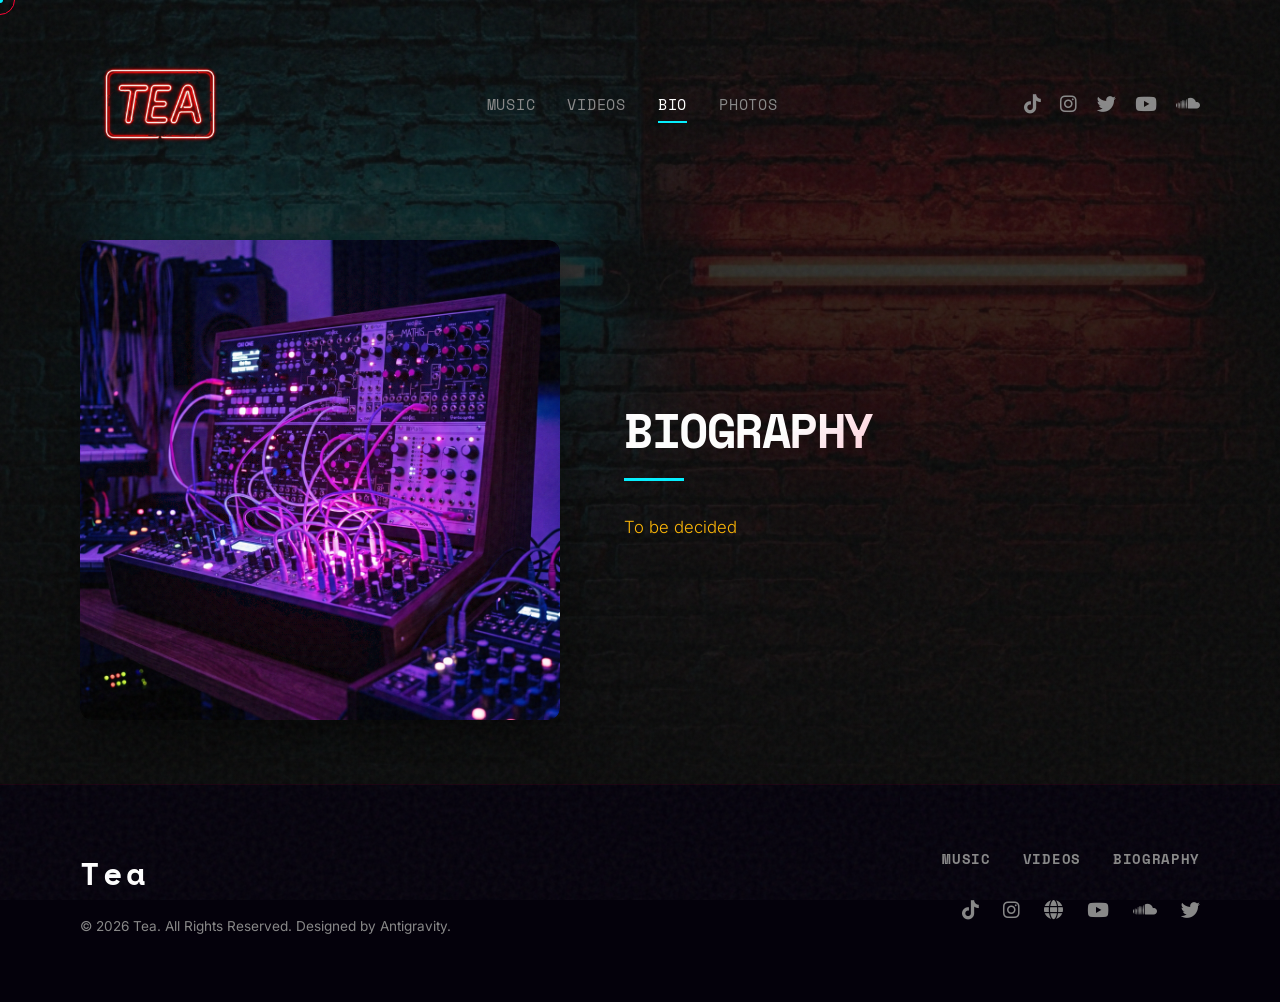
==== bio.html @ b5074087 "FIX LOADER LOOP: Add instant loader dismissal in main.js and inline script v4000" ====
<!DOCTYPE html>
<html lang="en">
<head>
  <meta charset="UTF-8">
  <meta name="viewport" content="width=device-width, initial-scale=1.0">
  <title>Tea | Official Artist Hub</title>
  
  <!-- SEO & OpenGraph Meta Tags -->
  <meta name="description" content="Welcome to the official hub of Tea. Stream the new album ECLIPSE, view tour dates, watch music videos, read the bio, and buy official merch.">
  <meta name="keywords" content="Tea, music artist, dark pop, electronic music, synthwave, ECLIPSE album, tour dates, official hub">
  <meta property="og:title" content="Tea | Official Artist Hub">
  <meta property="og:description" content="Stream the new album ECLIPSE, view tour dates, and explore the immersive world of Tea.">
  <meta property="og:image" content="assets/eclipse_album_cover.png">
  <meta property="og:type" content="website">
  <meta name="twitter:card" content="summary_large_image">
  
  <!-- Google Fonts -->
  <link rel="preconnect" href="https://fonts.googleapis.com">
  <link rel="preconnect" href="https://fonts.gstatic.com" crossorigin>
  <link href="https://fonts.googleapis.com/css2?family=Space+Mono:wght@400;700&family=Inter:wght@300;400;500;700&display=swap" rel="stylesheet">
  
  <!-- FontAwesome Icons for Streaming / Socials -->
  <link rel="stylesheet" href="https://cdnjs.cloudflare.com/ajax/libs/font-awesome/6.4.0/css/all.min.css">
  
  <!-- Stylesheets -->
  <link rel="stylesheet" href="style.css?v=20">
</head>
<body>
  <div id="site-loader" class="active">
  <img src="assets/logo.png" alt="TEA Loading" class="loading-logo flash">
</div>
  <script>
    setTimeout(() => {
      const loader = document.getElementById("site-loader");
      if (loader) loader.classList.remove("active");
    }, 1000);
  </script>

  <!-- Custom Custom Cursor -->
  <div id="custom-cursor" class="custom-cursor"></div>
  <div id="custom-cursor-dot" class="custom-cursor-dot"></div>

  <!-- Header / Navigation -->
  <header id="main-header" class="main-header">
    <div class="container header-container">
      <a href="index.html" class="logo" id="nav-logo"><img src="assets/logo.png" alt="ON AIR" style="height: 160px; vertical-align: middle;"></a>
      
      <nav class="desktop-nav" id="desktop-nav">
        <a href="index.html" class="nav-link">Music</a>
        <a href="videos.html" class="nav-link">Videos</a>
        <a href="bio.html" class="nav-link">Bio</a>
        <a href="photos.html" class="nav-link">Photos</a>
      </nav>

            <div class="social-icons">
        <a href="https://tiktok.com/@teaairs" target="_blank" rel="noopener noreferrer" class="social-icon" aria-label="TikTok"><i class="fab fa-tiktok"></i></a>
        <a href="https://instagram.com/teaairs" target="_blank" rel="noopener noreferrer" class="social-icon" aria-label="Instagram"><i class="fab fa-instagram"></i></a>
        <a href="https://x.com/teaonair" target="_blank" rel="noopener noreferrer" class="social-icon" aria-label="Twitter"><i class="fab fa-twitter"></i></a>
        <a href="https://www.youtube.com/@Teaairs" target="_blank" rel="noopener noreferrer" class="social-icon" aria-label="YouTube"><i class="fab fa-youtube"></i></a>
        <a href="https://soundcloud.com/teaonair" target="_blank" rel="noopener noreferrer" class="social-icon" aria-label="SoundCloud"><i class="fab fa-soundcloud"></i></a>
      </div>

      <button class="mobile-nav-toggle" id="mobile-nav-toggle" aria-label="Toggle Navigation">
        <span class="bar"></span>
        <span class="bar"></span>
        <span class="bar"></span>
      </button>
    </div>
  </header>

  <!-- Mobile Dropdown Menu -->
  <div class="mobile-dropdown" id="mobile-dropdown">
    <nav class="mobile-nav">
      <a href="index.html" class="mobile-nav-link">Music</a>
      <a href="videos.html" class="mobile-nav-link">Videos</a>
      <a href="bio.html" class="mobile-nav-link">Bio</a>
      <a href="photos.html" class="mobile-nav-link">Photos</a>
    </nav>
        <div class="mobile-socials">
      <a href="https://tiktok.com/@teaairs" class="social-icon"><i class="fab fa-tiktok"></i></a>
      <a href="https://instagram.com/teaairs" class="social-icon"><i class="fab fa-instagram"></i></a>
      <a href="https://teaonair.com" class="social-icon"><i class="fas fa-globe"></i></a>
      <a href="https://www.youtube.com/@Teaairs" class="social-icon"><i class="fab fa-youtube"></i></a>
      <a href="https://soundcloud.com/teaonair" class="social-icon"><i class="fab fa-soundcloud"></i></a>
      <a href="https://x.com/teaonair" class="social-icon"><i class="fab fa-twitter"></i></a>
    </div>
  </div><!-- Latest Release & Custom Music Player -->
  <section id="bio" class="section bio-section">
    <div class="container">
      <div class="bio-grid">
        <div class="bio-image-wrapper">
          <img src="assets/vela_bio_studio.png" alt="Tea in Studio" class="bio-image" id="bio-image-img">
          <div class="bio-image-glow"></div>
        </div>
        <div class="bio-content">
          <h2 class="section-title text-left">Biography</h2>
          <p class="bio-p">To be decided</p>
        </div>
      </div>
    </div>
  </section>

  <!-- Footer -->
  







<footer class="main-footer">
    <div class="container footer-container">
      <div class="footer-left">
        <span class="footer-logo">Tea</span>
        <p class="footer-copyright">&copy; 2026 Tea. All Rights Reserved. Designed by Antigravity.</p>
      </div>
      <div class="footer-right">
        <div class="footer-links">
          <a href="index.html">Music</a>
          <a href="videos.html">Videos</a>
          <a href="bio.html">Biography</a>
        </div>
                <div class="footer-socials">
          <a href="https://tiktok.com/@teaairs" class="footer-icon"><i class="fab fa-tiktok"></i></a>
          <a href="https://instagram.com/teaairs" class="footer-icon"><i class="fab fa-instagram"></i></a>
          <a href="https://teaonair.com" class="footer-icon"><i class="fas fa-globe"></i></a>
          <a href="https://www.youtube.com/@Teaairs" class="footer-icon"><i class="fab fa-youtube"></i></a>
          <a href="https://soundcloud.com/teaonair" class="footer-icon"><i class="fab fa-soundcloud"></i></a>
          <a href="https://x.com/teaonair" class="footer-icon"><i class="fab fa-twitter"></i></a>
        </div>
      </div>
    </div>
  </footer>

  <script src="main.js?v=20"></script>

  <!-- Email Signup Modal -->
  <div class="email-modal-overlay" id="email-modal">
    <div class="email-modal-card glass-card">
      <button class="email-modal-close" id="email-close-btn">&times;</button>
      <h2 class="email-modal-title">Enter Tea's World</h2>
      <p class="email-modal-text">Instant notifications to new releases, tour dates & exclusive content</p>
      <form class="email-form" id="email-form">
        <input type="email" class="email-input" placeholder="Your Email Address" required>
        <button type="submit" class="email-submit">Subscribe</button>
      </form>
    </div>
  </div>

</body>
</html>
---- style.css ----
/* ==========================================================================
   VÉLA DESIGN SYSTEM & STYLESHEET
   Color Scheme: Mostly Purple & Dark Purple with Neon Violet/Pink Glows
   ========================================================================== */

:root {
  /* Colors */
  --bg-deep: #0a0a0a;
  --bg-dark: #111111;
  --bg-surface: rgba(20, 20, 20, 0.75);
  --bg-surface-opaque: #1a1a1a;
  
  --primary: #ff0033;       /* Neon Red */
  --primary-glow: rgba(255, 0, 51, 0.6);
  --primary-bright: #ff3366; /* Bright Red */
  
  --secondary: #00f0ff;     /* Cyan */
  --secondary-glow: rgba(0, 240, 255, 0.6);
  
  --text-main: #e5e5e5;     /* Off-White */
  --text-muted: #888888;    /* Gray */
  --text-purple: #ffb703;   /* Warm Orange */
  
  --glass-border: rgba(255, 0, 51, 0.2);
  --glass-border-hover: rgba(0, 240, 255, 0.4);
  --glass-shadow: rgba(5, 5, 5, 0.8);

  /* Fonts */
  --font-heading: 'Space Mono', monospace;
  --font-body: 'Inter', sans-serif;

  /* Transitions */
  --transition-smooth: all 0.4s cubic-bezier(0.16, 1, 0.3, 1);
  --transition-fast: all 0.2s cubic-bezier(0.16, 1, 0.3, 1);
}

/* ==========================================================================
   RESET & BASE STYLES
   ========================================================================== */

* {
  box-sizing: border-box;
  margin: 0;
  padding: 0;
}

html {
  font-size: 16px;
  scroll-behavior: smooth;
  scroll-padding-top: 80px; /* Offset for sticky header */
  background-color: var(--bg-deep);
  color: var(--text-main);
  font-family: var(--font-body);
  -webkit-font-smoothing: antialiased;
  overflow-x: hidden;
}

body {
  min-height: 100vh;
  position: relative;
  overflow-x: hidden;
  background-image: linear-gradient(to bottom, rgba(10, 10, 10, 0.8), rgba(10, 10, 10, 0.95)), url('assets/neon_tubes_bg.png');
  background-size: cover;
  background-position: center;
  background-attachment: fixed;
}

body::after {
  content: "";
  position: fixed;
  top: 0; left: 0;
  width: 100vw; height: 100vh;
  pointer-events: none;
  z-index: 9999;
  background-image: url("data:image/svg+xml,%3Csvg viewBox='0 0 200 200' xmlns='http://www.w3.org/2000/svg'%3E%3Cfilter id='noiseFilter'%3E%3CfeTurbulence type='fractalNoise' baseFrequency='0.8' numOctaves='3' stitchTiles='stitch'/%3E%3C/filter%3E%3Crect width='100%25' height='100%25' filter='url(%23noiseFilter)'/%3E%3C/svg%3E");
  opacity: 0.06;
}

/* Scrollbar Styling */
::-webkit-scrollbar {
  width: 8px;
}

::-webkit-scrollbar-track {
  background: var(--bg-deep);
}

::-webkit-scrollbar-thumb {
  background: var(--primary);
  border-radius: 4px;
  border: 2px solid var(--bg-deep);
}

::-webkit-scrollbar-thumb:hover {
  background: var(--secondary);
}

a {
  color: inherit;
  text-decoration: none;
  transition: var(--transition-fast);
}

img {
  max-width: 100%;
  height: auto;
  display: block;
}

button, input, select, textarea {
  font-family: inherit;
  background: none;
  border: none;
  color: inherit;
}

/* Container */
.container {
  max-width: 1200px;
  margin: 0 auto;
  padding-left: 40px; padding-right: 40px;
  width: 100%;
}

.section {
  padding: 2rem 0 4rem 0;
  position: relative;
  z-index: 2;
}

.section-title {
  font-family: var(--font-heading);
  font-size: 3rem;
  font-weight: 800;
  letter-spacing: -0.03em;
  text-transform: uppercase;
  margin-bottom: 1rem;
  text-align: center;
  position: relative;
  background: linear-gradient(135deg, #fff 30%, var(--primary-bright) 100%);
  -webkit-background-clip: text;
  -webkit-text-fill-color: transparent;
}

.section-subtitle {
  font-size: 1.1rem;
  color: var(--text-purple);
  text-align: center;
  margin-bottom: 4rem;
  max-width: 600px;
  margin-left: auto;
  margin-right: auto;
  font-weight: 300;
}

/* Glassmorphism utility card */
.glass-card {
  background: var(--bg-surface);
  backdrop-filter: blur(16px) saturate(140%);
  -webkit-backdrop-filter: blur(16px) saturate(140%);
  border: 1px solid var(--glass-border);
  border-radius: 16px;
  box-shadow: 0 10px 40px var(--glass-shadow);
  transition: var(--transition-smooth);
}

.glass-card:hover {
  border-color: var(--glass-border-hover);
  box-shadow: 0 15px 50px rgba(255, 0, 51, 0.1);
  transform: translateY(-4px);
}

/* ==========================================================================
   CUSTOM CURSOR
   ========================================================================== */

.custom-cursor {
  width: 30px;
  height: 30px;
  border: 1px solid var(--primary);
  border-radius: 50%;
  position: fixed;
  pointer-events: none;
  z-index: 9999;
  transform: translate(-50%, -50%);
  transition: width 0.3s, height 0.3s, border-color 0.3s;
  transition-timing-function: cubic-bezier(0.25, 1, 0.5, 1);
  display: none;
}

.custom-cursor-dot {
  width: 6px;
  height: 6px;
  background-color: var(--secondary);
  border-radius: 50%;
  position: fixed;
  pointer-events: none;
  z-index: 9999;
  transform: translate(-50%, -50%);
  display: none;
}

/* Cursor effects on hover */
.custom-cursor.hovered {
  width: 50px;
  height: 50px;
  background-color: rgba(255, 0, 51, 0.1);
  border-color: var(--secondary);
}

@media (pointer: fine) {
  .custom-cursor, .custom-cursor-dot {
    display: block;
  }
}

/* ==========================================================================
   BUTTONS
   ========================================================================== */

.btn {
  display: inline-flex;
  align-items: center;
  justify-content: center;
  padding: 0.9rem 2rem;
  border-radius: 50px;
  font-family: var(--font-heading);
  font-size: 1rem;
  font-weight: 600;
  cursor: pointer;
  transition: var(--transition-smooth);
  position: relative;
  overflow: hidden;
}

.btn-primary {
  background: linear-gradient(135deg, var(--primary), #6366f1);
  color: white;
  box-shadow: 0 4px 20px var(--primary-glow);
}

.btn-primary::after {
  content: '';
  position: absolute;
  top: 0;
  left: 0;
  width: 100%;
  height: 100%;
  background: linear-gradient(135deg, var(--secondary), var(--primary));
  opacity: 0;
  transition: var(--transition-smooth);
  z-index: 1;
}

.btn-primary:hover {
  transform: scale(1.03);
  box-shadow: 0 6px 25px var(--secondary-glow);
}

.btn-primary:hover::after {
  opacity: 1;
}

.btn-primary span, .btn-primary i, .btn-primary a {
  position: relative;
  z-index: 2;
}

.btn-secondary {
  border: 1.5px solid var(--primary);
  color: var(--text-main);
  background: rgba(255, 0, 51, 0.05);
}

.btn-secondary:hover {
  border-color: var(--secondary);
  background: rgba(0, 240, 255, 0.1);
  color: white;
  transform: scale(1.03);
}

.btn-disabled {
  background: rgba(156, 163, 175, 0.1) !important;
  border-color: rgba(156, 163, 175, 0.2) !important;
  color: var(--text-muted) !important;
  cursor: not-allowed !important;
  box-shadow: none !important;
}

/* ==========================================================================
   HEADER & NAVIGATION
   ========================================================================== */

.main-header {
  position: relative;
  top: 0;
  left: 0;
  width: 100%;
  z-index: 1000;
  padding: 1.5rem 0;
  transition: var(--transition-smooth);
}

.main-header.scrolled {
  padding: 0.8rem 0;
  background: rgba(10, 10, 10, 0.75);
  backdrop-filter: blur(20px);
  -webkit-backdrop-filter: blur(20px);
  border-bottom: 1px solid rgba(255, 0, 51, 0.1);
  box-shadow: 0 4px 30px rgba(0,0,0,0.4);
}

.header-container {
  display: flex;
  align-items: center;
  justify-content: space-between;
}

.logo {
  font-family: var(--font-heading);
  font-size: 2.2rem;
  font-weight: 800;
  letter-spacing: 0.15em;
  background: linear-gradient(135deg, #fff 40%, var(--secondary) 100%);
  -webkit-background-clip: text;
  -webkit-text-fill-color: transparent;
  text-shadow: 0 0 15px rgba(0, 240, 255, 0.2);
}

#nav-logo img {
  transition: filter 0.3s ease, transform 0.3s ease;
}

#nav-logo img:hover {
  filter: drop-shadow(0 0 8px rgba(255, 0, 0, 0.5)) brightness(1.1);
  transform: scale(1.02);
}

.desktop-nav {
  display: flex;
  gap: 2rem;
}

.nav-link {
  font-family: var(--font-heading);
  font-size: 0.95rem;
  font-weight: 500;
  letter-spacing: 0.05em;
  text-transform: uppercase;
  color: var(--text-muted);
  position: relative;
  padding: 0.5rem 0;
}

.nav-link::after {
  content: '';
  position: absolute;
  bottom: 0;
  left: 0;
  width: 0;
  height: 2px;
  background-color: var(--secondary);
  transition: var(--transition-fast);
}

.nav-link:hover, .nav-link.active {
  color: white;
}

.nav-link:hover::after, .nav-link.active::after {
  width: 100%;
}

.social-icons {
  display: flex;
  gap: 1.2rem;
}

.social-icon {
  font-size: 1.2rem;
  color: var(--text-muted);
  transition: var(--transition-fast);
}

.social-icon:hover {
  color: var(--secondary);
  transform: translateY(-2px);
}

/* Mobile Nav Toggle */
.mobile-nav-toggle {
  display: none;
  flex-direction: column;
  gap: 6px;
  cursor: pointer;
  z-index: 1100;
}

.mobile-nav-toggle .bar {
  width: 25px;
  height: 2px;
  background-color: var(--text-main);
  transition: var(--transition-fast);
}

.mobile-nav-toggle.active .bar:nth-child(1) {
  transform: translateY(8px) rotate(45deg);
}

.mobile-nav-toggle.active .bar:nth-child(2) {
  opacity: 0;
}

.mobile-nav-toggle.active .bar:nth-child(3) {
  transform: translateY(-8px) rotate(-45deg);
}

/* Mobile Dropdown Menu */
.mobile-dropdown {
  position: fixed;
  top: 0;
  right: -100%;
  width: 100%;
  height: 100vh;
  background: rgba(10, 10, 10, 0.98);
  backdrop-filter: blur(20px);
  z-index: 999;
  display: flex;
  flex-direction: column;
  align-items: center;
  justify-content: center;
  gap: 3rem;
  transition: right 0.5s cubic-bezier(0.16, 1, 0.3, 1);
}

.mobile-dropdown.active {
  right: 0;
}

.mobile-nav {
  display: flex;
  flex-direction: column;
  align-items: center;
  gap: 1.8rem;
}

.mobile-nav-link {
  font-family: var(--font-heading);
  font-size: 1.8rem;
  font-weight: 700;
  text-transform: uppercase;
  letter-spacing: 0.05em;
  color: var(--text-muted);
}

.mobile-nav-link:hover {
  color: var(--secondary);
}

.mobile-socials {
  display: flex;
  gap: 2rem;
  margin-top: 1rem;
}

.mobile-socials .social-icon {
  font-size: 1.8rem;
}

/* ==========================================================================
   HERO SECTION
   ========================================================================== */

.hero-section {
  height: 100vh;
  min-height: 600px;
  background-size: cover;
  background-position: center;
  display: flex;
  align-items: center;
  position: relative;
  z-index: 1;
}

.hero-content {
  display: flex;
  flex-direction: column;
  align-items: flex-start;
  text-align: left;
  max-width: 650px;
  position: relative;
  z-index: 3;
}

.hero-subtitle {
  font-family: var(--font-heading);
  font-size: 1.1rem;
  font-weight: 600;
  letter-spacing: 0.4em;
  color: var(--secondary);
  text-shadow: 0 0 10px var(--secondary-glow);
  margin-bottom: 1rem;
  text-transform: uppercase;
}

.hero-title {
  font-family: var(--font-heading);
  font-size: 6.5rem;
  font-weight: 800;
  letter-spacing: -0.02em;
  line-height: 0.95;
  margin-bottom: 2rem;
  color: white;
  text-transform: uppercase;
  position: relative;
}

.hero-description {
  font-size: 1.2rem;
  line-height: 1.6;
  color: var(--text-purple);
  margin-bottom: 2.5rem;
  font-weight: 300;
}

.hero-buttons {
  display: flex;
  gap: 1.5rem;
}

.scroll-down-arrow {
  position: absolute;
  bottom: 2rem;
  left: 50%;
  transform: translateX(-50%);
  z-index: 3;
  animation: bounce 2s infinite;
}

.scroll-down-arrow a {
  font-size: 1.5rem;
  color: var(--text-purple);
}

/* ==========================================================================
   MUSIC & AUDIO PLAYER
   ========================================================================== */

.release-grid {
  display: grid;
  grid-template-columns: 1fr auto;
  justify-content: space-between;
  gap: 3rem;
  align-items: start;
}

/* Album Card */
.release-card {
  padding: 2rem;
  display: flex;
  flex-direction: column;
  gap: 2rem;
}

@media (min-width: 992px) {
  .release-card {
    flex-direction: row;
    align-items: center;
  }
}

.release-cover-wrapper {
  position: relative;
  width: 100%;
  max-width: 320px;
  margin: 0 auto;
  aspect-ratio: 1;
  border-radius: 8px;
  overflow: hidden;
  box-shadow: 0 20px 45px rgba(0,0,0,0.6);
}

.release-cover {
  width: 100%;
  height: 100%;
  object-fit: cover;
  transition: transform 0.6s ease;
}

.release-card:hover .release-cover {
  transform: scale(1.03);
}

.release-badge {
  position: absolute;
  top: 1rem;
  right: 1rem;
  background: var(--secondary);
  color: white;
  padding: 0.4rem 1rem;
  border-radius: 50px;
  font-family: var(--font-heading);
  font-size: 0.8rem;
  font-weight: 600;
  text-transform: uppercase;
  letter-spacing: 0.05em;
  box-shadow: 0 4px 10px var(--secondary-glow);
}

.release-info {
  display: flex;
  flex-direction: column;
}

.release-name {
  font-family: var(--font-heading);
  font-size: 2.2rem;
  font-weight: 800;
  margin-bottom: 0.3rem;
  text-transform: uppercase;
}

.release-artist {
  color: var(--primary-bright);
  font-family: var(--font-heading);
  font-weight: 600;
  font-size: 1.1rem;
  letter-spacing: 0.05em;
  margin-bottom: 1rem;
}

.release-meta {
  font-size: 0.85rem;
  color: var(--text-muted);
  margin-bottom: 1.2rem;
}

.release-desc {
  line-height: 1.6;
  color: var(--text-purple);
  margin-bottom: 2rem;
  font-size: 0.95rem;
  font-weight: 300;
}

.streaming-links {
  display: flex;
  flex-wrap: wrap;
  gap: 1rem;
}

.stream-btn {
  display: inline-flex;
  align-items: center;
  gap: 0.5rem;
  padding: 0.6rem 1.2rem;
  border-radius: 50px;
  font-size: 0.9rem;
  font-weight: 500;
  border: 1px solid rgba(255, 255, 255, 0.1);
  background: rgba(255,255,255,0.03);
}

.stream-btn:hover {
  transform: translateY(-2px);
  background: rgba(255,255,255,0.08);
}

.spotify-btn:hover {
  color: #1db954;
  border-color: rgba(29, 185, 84, 0.4);
}

.apple-btn:hover {
  color: #fc3c44;
  border-color: rgba(252, 60, 68, 0.4);
}

.soundcloud-btn:hover {
  color: #ff5500;
  border-color: rgba(255, 85, 0, 0.4);
}

/* Audio Player Card */
.player-card {
  padding: 2.5rem;
  width: 450px;
  max-width: 100%;
  justify-self: end;
}

.player-header {
  display: flex;
  justify-content: space-between;
  align-items: center;
  border-bottom: 1px solid rgba(255, 0, 51, 0.1);
  padding-bottom: 1rem;
  margin-bottom: 2rem;
}

.player-header h4 {
  font-family: var(--font-heading);
  text-transform: uppercase;
  font-weight: 700;
  letter-spacing: 0.15em;
  font-size: 1.4rem;
  color: white;
}

.synth-indicator {
  font-size: 0.8rem;
  color: #10b981; /* Green */
  display: flex;
  align-items: center;
  gap: 0.4rem;
}

.player-now-playing {
  display: flex;
  align-items: center;
  gap: 1.5rem;
  margin-bottom: 2rem;
}

.mini-cover {
  width: 60px;
  height: 60px;
  border-radius: 6px;
  overflow: hidden;
  box-shadow: 0 4px 15px rgba(0,0,0,0.4);
}

.mini-cover img {
  width: 100%;
  height: 100%;
  object-fit: cover;
}

.track-details {
  display: flex;
  flex-direction: column;
}

.track-title {
  font-family: var(--font-heading);
  font-size: 1.3rem;
  font-weight: 600;
  color: white;
}

.track-artist {
  font-size: 0.85rem;
  color: var(--text-purple);
  margin-top: 0.2rem;
}

/* Waveform Visualizer */
.waveform-container {
  height: 50px;
  display: flex;
  align-items: center;
  justify-content: space-between;
  gap: 4px;
  margin-bottom: 1rem;
  opacity: 0.6;
  transition: var(--transition-smooth);
}

.waveform-container.playing {
  opacity: 1;
}

.wave-bar {
  flex-grow: 1;
  height: 8%;
  background: linear-gradient(to top, var(--primary), var(--secondary));
  border-radius: 10px;
  transition: height 0.1s ease;
}

.waveform-container.playing .wave-bar {
  animation: dance 1.2s ease-in-out infinite alternate;
}

/* Wave animation delays for randomness */
.waveform-container.playing .wave-bar:nth-child(1) { animation-delay: 0.1s; }
.waveform-container.playing .wave-bar:nth-child(2) { animation-delay: 0.4s; }
.waveform-container.playing .wave-bar:nth-child(3) { animation-delay: 0.2s; }
.waveform-container.playing .wave-bar:nth-child(4) { animation-delay: 0.6s; }
.waveform-container.playing .wave-bar:nth-child(5) { animation-delay: 0.3s; }
.waveform-container.playing .wave-bar:nth-child(6) { animation-delay: 0.7s; }
.waveform-container.playing .wave-bar:nth-child(7) { animation-delay: 0.5s; }
.waveform-container.playing .wave-bar:nth-child(8) { animation-delay: 0.2s; }
.waveform-container.playing .wave-bar:nth-child(9) { animation-delay: 0.8s; }
.waveform-container.playing .wave-bar:nth-child(10) { animation-delay: 0.4s; }
.waveform-container.playing .wave-bar:nth-child(11) { animation-delay: 0.1s; }
.waveform-container.playing .wave-bar:nth-child(12) { animation-delay: 0.5s; }
.waveform-container.playing .wave-bar:nth-child(13) { animation-delay: 0.3s; }
.waveform-container.playing .wave-bar:nth-child(14) { animation-delay: 0.7s; }
.waveform-container.playing .wave-bar:nth-child(15) { animation-delay: 0.2s; }
.waveform-container.playing .wave-bar:nth-child(16) { animation-delay: 0.6s; }
.waveform-container.playing .wave-bar:nth-child(17) { animation-delay: 0.4s; }
.waveform-container.playing .wave-bar:nth-child(18) { animation-delay: 0.8s; }
.waveform-container.playing .wave-bar:nth-child(19) { animation-delay: 0.3s; }
.waveform-container.playing .wave-bar:nth-child(20) { animation-delay: 0.5s; }

/* Timeline Scrubber */
.player-controls-wrapper {
  display: flex;
  flex-direction: column;
  gap: 1.5rem;
  padding: 1.5rem;
}

.player-time-info {
  display: flex;
  align-items: center;
  gap: 1rem;
  font-size: 0.8rem;
  color: var(--text-muted);
  user-select: none;
}

.timeline-slider {
  flex-grow: 1;
  height: 6px;
  background: rgba(255, 255, 255, 0.1);
  border-radius: 10px;
  position: relative;
  cursor: pointer;
}

.timeline-progress {
  height: 100%;
  background: linear-gradient(to right, var(--primary), var(--secondary));
  border-radius: 10px;
  width: 0%;
}

.timeline-handle {
  width: 14px;
  height: 14px;
  border-radius: 50%;
  background: white;
  position: absolute;
  top: 50%;
  left: 0%;
  transform: translate(-50%, -50%);
  box-shadow: 0 0 10px var(--secondary);
  transition: transform 0.1s;
}

.timeline-slider:hover .timeline-handle {
  transform: translate(-50%, -50%) scale(1.25);
}

.player-buttons {
  display: flex;
  align-items: center;
  justify-content: center;
  gap: 2.2rem;
}

.player-btn {
  font-size: 1.2rem;
  color: var(--text-purple);
  cursor: pointer;
  width: 40px;
  height: 40px;
  border-radius: 50%;
  display: flex;
  align-items: center;
  justify-content: center;
  transition: var(--transition-fast);
}

.player-btn:hover {
  color: white;
  background: rgba(255, 255, 255, 0.05);
}

.player-btn.play-btn {
  width: 60px;
  height: 60px;
  background: white;
  color: var(--bg-deep);
  font-size: 1.4rem;
  box-shadow: 0 8px 25px rgba(255, 0, 51, 0.4);
}

.player-btn.play-btn:hover {
  transform: scale(1.05);
  box-shadow: 0 8px 25px var(--secondary-glow);
  background: var(--secondary);
  color: white;
}

.player-volume-wrapper {
  display: flex;
  align-items: center;
  gap: 0.8rem;
  align-self: flex-end;
  width: 120px;
  font-size: 0.85rem;
  color: var(--text-purple);
}

.volume-slider {
  flex-grow: 1;
  height: 4px;
  background: rgba(255, 255, 255, 0.1);
  border-radius: 10px;
  position: relative;
  cursor: pointer;
}

.volume-progress {
  height: 100%;
  background: var(--primary);
  border-radius: 10px;
  width: 80%;
}

.volume-handle {
  width: 10px;
  height: 10px;
  border-radius: 50%;
  background: white;
  position: absolute;
  top: 50%;
  left: 80%;
  transform: translate(-50%, -50%);
}

/* Playlist Layout */
.player-playlist {
  padding: 1.5rem;
  max-height: 200px;
  overflow-y: auto;
  padding-right: 10px;
}

.playlist-header {
  font-family: var(--font-heading);
  font-size: 0.95rem;
  font-weight: 600;
  text-transform: uppercase;
  color: var(--text-muted);
  border-bottom: 1px solid rgba(255, 255, 255, 0.05);
  padding-bottom: 0.5rem;
  margin-bottom: 1rem;
}

.playlist-tracks {
  list-style: none;
  display: flex;
  flex-direction: column;
  gap: 0.5rem;
  max-height: 220px;
  overflow-y: auto;
  padding-right: 0.5rem;
}

/* Custom list scrollbar */
.playlist-tracks::-webkit-scrollbar {
  width: 4px;
}
.playlist-tracks::-webkit-scrollbar-thumb {
  background: rgba(255, 0, 51, 0.3);
  border-radius: 10px;
}

.track-item {
  display: flex;
  align-items: center;
  padding: 0.75rem 1rem;
  border-radius: 8px;
  cursor: pointer;
  transition: var(--transition-fast);
  font-size: 0.9rem;
}

.track-item:hover {
  background: rgba(255, 255, 255, 0.03);
}

.track-item.active {
  background: rgba(255, 0, 51, 0.15);
  border-left: 3px solid var(--secondary);
  color: white;
  font-weight: 600;
}

.track-number {
  color: var(--text-muted);
  margin-right: 1.2rem;
  font-family: var(--font-heading);
  font-size: 0.85rem;
}

.track-item.active .track-number {
  color: var(--secondary);
}

.track-name {
  flex-grow: 1;
}

.track-len {
  font-size: 0.8rem;
  color: var(--text-muted);
}

/* ==========================================================================
   VIDEOS
   ========================================================================== */

.videos-grid {
  display: flex;
  justify-content: center;
  align-items: center;
  gap: 2.5rem;
}

.videos-grid .video-card {
  max-width: 700px;
  width: 100%;
}

.video-card {
  padding: 1.2rem;
  overflow: hidden;
  position: relative;
}

/* Glint effect */
.video-card::after {
  content: "";
  position: absolute;
  top: 0;
  left: -150%;
  width: 50%;
  height: 100%;
  background: linear-gradient(
    to right, 
    rgba(255,255,255,0) 0%, 
    rgba(255,255,255,0.2) 50%, 
    rgba(255,255,255,0) 100%
  );
  transform: skewX(-25deg);
  transition: all 0.7s ease;
  z-index: 10;
  pointer-events: none;
}

.video-card:hover::after {
  left: 150%;
}

.video-thumbnail-wrapper {
  position: relative;
  width: 100%;
  aspect-ratio: 16/9;
  border-radius: 8px;
  overflow: hidden;
  cursor: pointer;
  box-shadow: 0 8px 25px rgba(0,0,0,0.5);
}

.video-thumbnail {
  width: 100%;
  height: 100%;
  object-fit: cover;
  transition: transform 0.6s cubic-bezier(0.16, 1, 0.3, 1);
}

.play-overlay {
  position: absolute;
  top: 0;
  left: 0;
  width: 100%;
  height: 100%;
  background: rgba(10, 10, 10, 0.4);
  display: flex;
  align-items: center;
  justify-content: center;
  transition: var(--transition-smooth);
}

.play-overlay i {
  font-size: 2.5rem;
  color: white;
  width: 70px;
  height: 70px;
  border: 2px solid white;
  border-radius: 50%;
  display: flex;
  align-items: center;
  justify-content: center;
  padding-left: 5px; /* Offset for alignment */
  transition: var(--transition-smooth);
  background: rgba(0, 0, 0, 0.2);
}

.video-thumbnail-wrapper:hover .video-thumbnail {
  transform: scale(1.04);
}

.video-thumbnail-wrapper:hover .play-overlay {
  background: rgba(255, 0, 51, 0.3);
}

.video-thumbnail-wrapper:hover .play-overlay i {
  transform: scale(1.1);
  background: var(--secondary);
  border-color: var(--secondary);
  box-shadow: 0 0 10px rgba(0, 240, 255, 0.3);
}

.video-duration {
  position: absolute;
  bottom: 0.8rem;
  right: 0.8rem;
  background: rgba(0, 0, 0, 0.7);
  color: white;
  padding: 0.2rem 0.5rem;
  border-radius: 4px;
  font-size: 0.75rem;
  font-weight: 500;
  letter-spacing: 0.05em;
}

.video-card-info {
  margin-top: 1.2rem;
  padding: 0 0.5rem;
}

.video-card-title {
  font-family: var(--font-heading);
  font-size: 1.3rem;
  font-weight: 600;
  margin-bottom: 0.5rem;
  color: white;
}

.video-card-desc {
  font-size: 0.9rem;
  line-height: 1.5;
  color: var(--text-muted);
  font-weight: 300;
}

/* ==========================================================================
   TOUR DATES
   ========================================================================== */

.tour-list {
  display: flex;
  flex-direction: column;
  padding: 1rem 0;
  overflow: hidden;
}

.tour-item {
  display: flex;
  align-items: center;
  justify-content: space-between;
  padding: 1.8rem 2.5rem;
  border-bottom: 1px solid rgba(255, 0, 51, 0.08);
  transition: var(--transition-fast);
}

.tour-item:last-child {
  border-bottom: none;
}

.tour-item:hover {
  background: rgba(255, 0, 51, 0.03);
}

.tour-date-box {
  display: flex;
  flex-direction: column;
  align-items: center;
  justify-content: center;
  width: 65px;
  height: 65px;
  background: rgba(255, 0, 51, 0.1);
  border: 1px solid rgba(255, 0, 51, 0.2);
  border-radius: 8px;
  font-family: var(--font-heading);
  user-select: none;
}

.tour-day {
  font-size: 1.6rem;
  font-weight: 800;
  color: white;
  line-height: 1;
}

.tour-month {
  font-size: 0.75rem;
  font-weight: 600;
  color: var(--secondary);
  letter-spacing: 0.1em;
  margin-top: 0.1rem;
}

.tour-details {
  flex-grow: 1;
  padding-left: 2rem;
}

.tour-venue {
  font-family: var(--font-heading);
  font-size: 1.3rem;
  font-weight: 600;
  color: white;
  margin-bottom: 0.2rem;
}

.tour-location {
  font-size: 0.9rem;
  color: var(--text-muted);
}

.tour-status {
  font-family: var(--font-heading);
  font-size: 0.85rem;
  font-weight: 600;
  text-transform: uppercase;
  letter-spacing: 0.05em;
  margin-right: 3rem;
  padding: 0.2rem 0.8rem;
  border-radius: 4px;
}

.tour-status.selling-fast {
  color: #f59e0b; /* Yellow */
  background: rgba(245, 158, 11, 0.1);
  border: 1px solid rgba(245, 158, 11, 0.2);
}

.tour-status.standard {
  color: var(--primary-bright);
  background: rgba(255, 0, 51, 0.1);
  border: 1px solid rgba(255, 0, 51, 0.2);
}

.tour-status.sold-out {
  color: #ef4444; /* Red */
  background: rgba(239, 68, 68, 0.1);
  border: 1px solid rgba(239, 68, 68, 0.2);
}

.btn-tour {
  padding: 0.6rem 1.8rem;
  font-size: 0.85rem;
  border-radius: 30px;
  background: transparent;
  border: 1px solid var(--primary);
  color: var(--primary-bright);
}

.btn-tour:hover {
  background: var(--primary);
  color: white;
  box-shadow: 0 0 15px var(--primary-glow);
}

/* ==========================================================================
   BIOGRAPHY
   ========================================================================== */

.bio-grid {
  display: grid;
  grid-template-columns: 1fr 1.2fr;
  gap: 4rem;
  align-items: center;
}

.bio-image-wrapper {
  position: relative;
  border-radius: 12px;
  overflow: hidden;
  box-shadow: 0 20px 50px rgba(0,0,0,0.6);
}

.bio-image {
  width: 100%;
  border-radius: 12px;
  transition: transform 0.8s cubic-bezier(0.16, 1, 0.3, 1);
}

.bio-image-wrapper:hover .bio-image {
  transform: scale(1.03);
}

.bio-image-glow {
  position: absolute;
  top: 0;
  left: 0;
  width: 100%;
  height: 100%;
  background: radial-gradient(circle at center, rgba(255, 0, 51, 0.15) 0%, transparent 70%);
  mix-blend-mode: color-dodge;
  pointer-events: none;
}

.bio-content {
  display: flex;
  flex-direction: column;
}

.text-left {
  text-align: left;
  margin-bottom: 2rem;
}

.text-left::after {
  content: '';
  display: block;
  width: 60px;
  height: 3px;
  background: var(--secondary);
  margin-top: 0.8rem;
}

.bio-p {
  font-size: 1.05rem;
  line-height: 1.7;
  color: var(--text-purple);
  margin-bottom: 1.5rem;
  font-weight: 300;
}

.bio-p em {
  color: white;
  font-style: normal;
  font-weight: 600;
}

/* ==========================================================================
   PHOTOS GALLERY
   ========================================================================== */

.photos-grid {
  display: grid;
  grid-template-columns: repeat(3, 1fr);
  gap: 1.5rem;
}

.photo-card {
  position: relative;
  aspect-ratio: 1;
  border-radius: 12px;
  overflow: hidden;
  cursor: pointer;
  box-shadow: 0 8px 30px rgba(0,0,0,0.5);
  border: 1px solid rgba(255, 0, 51, 0.08);
}

.photo-placeholder {
  width: 100%;
  height: 100%;
  display: flex;
  align-items: center;
  justify-content: center;
  background: var(--bg-surface);
  color: var(--text-muted);
  font-family: var(--font-heading);
  font-size: 1.5rem;
  font-weight: 600;
  letter-spacing: 0.1em;
}

.photo-img {
  width: 100%;
  height: 100%;
  object-fit: cover;
  transition: transform 0.6s cubic-bezier(0.16, 1, 0.3, 1);
}

.photo-overlay {
  position: absolute;
  top: 0;
  left: 0;
  width: 100%;
  height: 100%;
  background: rgba(10, 10, 10, 0.65);
  backdrop-filter: blur(4px);
  -webkit-backdrop-filter: blur(4px);
  opacity: 0;
  display: flex;
  flex-direction: column;
  align-items: center;
  justify-content: center;
  gap: 0.8rem;
  font-family: var(--font-heading);
  font-weight: 600;
  font-size: 1.1rem;
  color: white;
  transition: var(--transition-smooth);
}

.photo-overlay i {
  font-size: 1.5rem;
  color: var(--secondary);
}

.photo-card:hover .photo-img {
  transform: scale(1.05);
}

.photo-card:hover .photo-overlay {
  opacity: 1;
}

/* ==========================================================================
   PRESS
   ========================================================================== */

.press-grid {
  display: grid;
  grid-template-columns: repeat(3, 1fr);
  gap: 2rem;
}

.press-card {
  padding: 2.2rem;
  display: flex;
  flex-direction: column;
  justify-content: space-between;
  min-height: 250px;
}

.press-header {
  display: flex;
  justify-content: space-between;
  align-items: center;
  margin-bottom: 1.5rem;
}

.press-outlet {
  font-family: var(--font-heading);
  font-size: 1.3rem;
  font-weight: 800;
  text-transform: uppercase;
  color: white;
  letter-spacing: -0.01em;
}

.press-stars {
  color: #f59e0b; /* Orange/Gold star */
  font-size: 0.95rem;
}

.press-rating {
  font-family: var(--font-heading);
  font-weight: 700;
  color: var(--secondary);
  font-size: 1.1rem;
}

.press-quote {
  font-size: 1rem;
  line-height: 1.6;
  color: var(--text-purple);
  font-style: italic;
  font-weight: 300;
  margin-bottom: 1.5rem;
  position: relative;
}

.press-date {
  font-size: 0.8rem;
  color: var(--text-muted);
  text-transform: uppercase;
  letter-spacing: 0.05em;
}

/* ==========================================================================
   CONTACT
   ========================================================================== */

.contact-wrapper {
  max-width: 800px;
  margin: 0 auto;
}

.contact-form {
  padding: 3.5rem;
}

.form-row {
  display: grid;
  grid-template-columns: 1fr 1fr;
  gap: 2rem;
  margin-bottom: 2rem;
}

.form-group {
  display: flex;
  flex-direction: column;
  gap: 0.6rem;
  margin-bottom: 2rem;
}

.form-row .form-group {
  margin-bottom: 0;
}

.form-group label {
  font-family: var(--font-heading);
  font-size: 0.85rem;
  font-weight: 600;
  text-transform: uppercase;
  letter-spacing: 0.05em;
  color: var(--text-purple);
}

.form-group input, .form-group select, .form-group textarea {
  background: rgba(10, 10, 10, 0.5);
  border: 1px solid rgba(255, 0, 51, 0.2);
  border-radius: 8px;
  padding: 1rem 1.2rem;
  font-size: 0.95rem;
  color: white;
  transition: var(--transition-fast);
}

.form-group input::placeholder, .form-group textarea::placeholder {
  color: rgba(255, 255, 255, 0.2);
}

.form-group input:focus, .form-group select:focus, .form-group textarea:focus {
  outline: none;
  border-color: var(--secondary);
  box-shadow: 0 0 15px rgba(0, 240, 255, 0.15);
  background: rgba(10, 10, 10, 0.8);
}

.form-group select option {
  background: var(--bg-surface-opaque);
  color: white;
}

.btn-submit {
  width: 100%;
  border: none;
}

/* ==========================================================================
   MODALS
   ========================================================================== */

/* Lightbox Photo Gallery Modal */
.lightbox-modal {
  position: fixed;
  top: 0;
  left: 0;
  width: 100%;
  height: 100%;
  background: rgba(10, 10, 10, 0.97);
  z-index: 2000;
  display: none;
  align-items: center;
  justify-content: center;
  opacity: 0;
  transition: opacity 0.4s ease;
}

.lightbox-modal.active {
  display: flex;
  opacity: 1;
}

.lightbox-content {
  max-width: 85%;
  max-height: 80%;
  display: flex;
  flex-direction: column;
  align-items: center;
}

.lightbox-img {
  max-width: 100%;
  max-height: 70vh;
  border-radius: 8px;
  box-shadow: 0 20px 60px rgba(0,0,0,0.8);
  border: 1px solid rgba(255, 255, 255, 0.05);
}

.lightbox-caption {
  font-family: var(--font-heading);
  margin-top: 1.5rem;
  font-size: 1.2rem;
  font-weight: 500;
  color: white;
}

.lightbox-close, .lightbox-prev, .lightbox-next, .video-close {
  position: absolute;
  color: rgba(255, 255, 255, 0.7);
  font-size: 1.8rem;
  cursor: pointer;
  z-index: 2100;
  transition: var(--transition-fast);
  width: 50px;
  height: 50px;
  display: flex;
  align-items: center;
  justify-content: center;
  border-radius: 50%;
  background: rgba(255,255,255,0.02);
}

.lightbox-close:hover, .lightbox-prev:hover, .lightbox-next:hover, .video-close:hover {
  color: white;
  background: rgba(255,255,255,0.1);
  transform: scale(1.05);
}

.lightbox-close { top: 2rem; right: 2rem; }
.lightbox-prev { left: 2rem; top: 50%; transform: translateY(-50%); }
.lightbox-next { right: 2rem; top: 50%; transform: translateY(-50%); }

/* Video Player Modal */
.video-modal {
  position: fixed;
  top: 0;
  left: 0;
  width: 100%;
  height: 100%;
  background: rgba(10, 10, 10, 0.97);
  z-index: 2000;
  display: none;
  align-items: center;
  justify-content: center;
  opacity: 0;
  transition: opacity 0.4s ease;
}

.video-modal.active {
  display: flex;
  opacity: 1;
}

.video-modal-content {
  width: 80%;
  max-width: 960px;
  aspect-ratio: 16/9;
  border-radius: 8px;
  overflow: hidden;
  box-shadow: 0 20px 60px rgba(0,0,0,0.8);
  border: 1px solid rgba(255,255,255,0.05);
  background: black;
}

.video-close {
  top: 2rem;
  right: 2rem;
}

/* ticket purchase modal */
.ticket-modal {
  position: fixed;
  top: 0;
  left: 0;
  width: 100%;
  height: 100%;
  background: rgba(10, 10, 10, 0.85);
  backdrop-filter: blur(10px);
  z-index: 2000;
  display: none;
  align-items: center;
  justify-content: center;
  opacity: 0;
  transition: opacity 0.3s ease;
}

.ticket-modal.active {
  display: flex;
  opacity: 1;
}

.ticket-modal-card {
  width: 90%;
  max-width: 450px;
  padding: 3rem;
  position: relative;
}

.ticket-close {
  position: absolute;
  top: 1.5rem;
  right: 1.5rem;
  color: var(--text-muted);
  cursor: pointer;
  font-size: 1.2rem;
}

.ticket-close:hover {
  color: white;
}

.ticket-modal-header {
  display: flex;
  flex-direction: column;
  align-items: center;
  margin-bottom: 2rem;
  text-align: center;
}

.ticket-glow {
  font-size: 2.5rem;
  color: var(--secondary);
  text-shadow: 0 0 15px var(--secondary-glow);
  margin-bottom: 1rem;
}

.ticket-modal-header h3 {
  font-family: var(--font-heading);
  font-size: 1.6rem;
  font-weight: 700;
  text-transform: uppercase;
}

.ticket-show-details {
  font-size: 0.95rem;
  color: var(--text-purple);
  text-align: center;
  margin-bottom: 2rem;
}

.ticket-quantity-wrapper {
  display: flex;
  justify-content: space-between;
  align-items: center;
  margin-bottom: 1.5rem;
}

.ticket-quantity-wrapper label {
  font-family: var(--font-heading);
  font-weight: 600;
  text-transform: uppercase;
  font-size: 0.85rem;
  color: var(--text-muted);
}

.qty-selector {
  display: flex;
  align-items: center;
  gap: 1.2rem;
  border: 1px solid rgba(255,255,255,0.1);
  padding: 0.3rem 0.8rem;
  border-radius: 30px;
  background: rgba(255,255,255,0.03);
}

.qty-btn {
  font-weight: 700;
  cursor: pointer;
  color: var(--text-purple);
}

.qty-btn:hover {
  color: white;
}

.qty-val {
  font-family: var(--font-heading);
  font-weight: 700;
  font-size: 1.1rem;
}

.ticket-price-row, .ticket-total-row {
  display: flex;
  justify-content: space-between;
  font-size: 0.95rem;
  margin-bottom: 1rem;
}

.ticket-price-row {
  color: var(--text-muted);
}

.ticket-divider {
  border: none;
  border-bottom: 1px solid rgba(255,255,255,0.08);
  margin: 1.5rem 0;
}

.ticket-total-row {
  font-family: var(--font-heading);
  font-weight: 700;
  font-size: 1.2rem;
  color: white;
}

.btn-ticket-checkout {
  width: 100%;
  border: none;
  margin-top: 1rem;
}

/* Success Toast */
.toast {
  position: fixed;
  bottom: 2rem;
  right: -350px;
  background: rgba(16, 185, 129, 0.95); /* Emerald Green */
  backdrop-filter: blur(10px);
  border: 1px solid rgba(16, 185, 129, 0.2);
  border-radius: 8px;
  padding: 1.2rem 1.8rem;
  color: white;
  z-index: 9999;
  box-shadow: 0 10px 30px rgba(0,0,0,0.5);
  transition: right 0.5s cubic-bezier(0.16, 1, 0.3, 1);
}

.toast.active {
  right: 2rem;
}

.toast-content {
  display: flex;
  align-items: center;
  gap: 1rem;
}

.toast-icon {
  font-size: 1.8rem;
}

.toast-message h4 {
  font-family: var(--font-heading);
  font-weight: 700;
  margin-bottom: 0.2rem;
  font-size: 1rem;
}

.toast-message p {
  font-size: 0.85rem;
  opacity: 0.9;
}

/* ==========================================================================
   FOOTER
   ========================================================================== */

.main-footer {
  background: #04010b;
  border-top: 1px solid rgba(255, 0, 51, 0.08);
  padding: 4rem 0;
  position: relative;
  z-index: 2;
}

.footer-container {
  display: flex;
  justify-content: space-between;
  align-items: flex-start;
  gap: 4rem;
}

.footer-left {
  display: flex;
  flex-direction: column;
  gap: 1.2rem;
  max-width: 400px;
}

.footer-logo {
  font-family: var(--font-heading);
  font-size: 2rem;
  font-weight: 800;
  letter-spacing: 0.1em;
  color: white;
}

.footer-copyright {
  font-size: 0.85rem;
  color: var(--text-muted);
  line-height: 1.6;
}

.footer-right {
  display: flex;
  flex-direction: column;
  align-items: flex-end;
  gap: 1.8rem;
}

.footer-links {
  display: flex;
  gap: 2rem;
}

.footer-links a {
  font-family: var(--font-heading);
  font-size: 0.85rem;
  font-weight: 600;
  text-transform: uppercase;
  letter-spacing: 0.05em;
  color: var(--text-muted);
}

.footer-links a:hover {
  color: white;
}

.footer-socials {
  display: flex;
  gap: 1.5rem;
}

.footer-icon {
  font-size: 1.2rem;
  color: var(--text-muted);
}

.footer-icon:hover {
  color: var(--secondary);
}

/* ==========================================================================
   KEYFRAME ANIMATIONS
   ========================================================================== */

@keyframes bounce {
  0%, 20%, 50%, 80%, 100% {
    transform: translateX(-50%) translateY(0);
  }
  40% {
    transform: translateX(-50%) translateY(-10px);
  }
  60% {
    transform: translateX(-50%) translateY(-5px);
  }
}

@keyframes dance {
  0% {
    height: 10%;
  }
  100% {
    height: 100%;
  }
}

/* Page entrance animations */
.fade-in {
  opacity: 0;
  transform: translateY(20px);
  animation: fadeInUp 1s cubic-bezier(0.16, 1, 0.3, 1) forwards;
}

.hero-subtitle.fade-in { animation-delay: 0.2s; }
.hero-title.fade-in { animation-delay: 0.4s; }
.hero-description.fade-in { animation-delay: 0.6s; }
.hero-buttons.fade-in { animation-delay: 0.8s; }

@keyframes fadeInUp {
  to {
    opacity: 1;
    transform: translateY(0);
  }
}

/* Custom procedural canvas video pulse */
.ambient-canvas {
  width: 100%;
  height: 100%;
  background: radial-gradient(circle at center, #1b0c3a 0%, #06020f 100%);
}

/* ==========================================================================
   RESPONSIVE DESIGN (MEDIA QUERIES)
   ========================================================================== */

@media (max-width: 1024px) {
  html {
    font-size: 15px;
  }

  .release-grid {
    grid-template-columns: 1fr;
    gap: 4rem;
  }
  
  .bio-grid {
    grid-template-columns: 1fr;
    gap: 3rem;
  }
  
  .bio-image-wrapper {
    max-width: 500px;
    margin: 0 auto;
  }
  
  .photos-grid {
    gap: 1rem;
  }
  
  .press-grid {
    grid-template-columns: 1fr;
    gap: 2rem;
  }
  
  .press-card {
    min-height: auto;
  }
}

@media (max-width: 768px) {
  html {
    font-size: 14px;
    scroll-padding-top: 70px;
  }

  .section {
    padding: 5rem 0;
  }

  .section-title {
    font-size: 2.4rem;
  }

  /* Navigation */
  .desktop-nav, .social-icons {
    display: none;
  }

  .mobile-nav-toggle {
    display: flex;
  }

  /* Hero */
  .hero-title {
    font-size: 4rem;
  }
  
  .hero-subtitle {
    font-size: 0.95rem;
    letter-spacing: 0.3em;
  }

  /* Videos */
  .videos-grid {
    grid-template-columns: 1fr;
    gap: 2rem;
  }

  /* Tour */
  .tour-item {
    flex-wrap: wrap;
    padding: 1.5rem 1.5rem;
    gap: 1.2rem;
  }

  .tour-status {
    margin-right: 0;
    width: 100%;
    order: 3;
    text-align: center;
  }

  .btn-tour {
    width: 100%;
    order: 4;
    text-align: center;
  }

  .tour-details {
    padding-left: 1rem;
  }

  /* Photos */
  .photos-grid {
    grid-template-columns: 1fr;
    max-width: 400px;
    margin: 0 auto;
    gap: 1.5rem;
  }

  /* Contact */
  .form-row {
    grid-template-columns: 1fr;
    gap: 0;
  }

  .form-row .form-group {
    margin-bottom: 2rem;
  }
  
  .contact-form {
    padding: 2rem;
  }

  /* Footer */
  .footer-container {
    flex-direction: column;
    align-items: center;
    text-align: center;
    gap: 3rem;
  }

  .footer-right {
    align-items: center;
  }

  .footer-links {
    flex-direction: column;
    align-items: center;
    gap: 1.2rem;
  }
}

#site-loader {
  position: fixed;
  top: 0;
  left: 0;
  width: 100vw;
  height: 100vh;
  background-color: #000000;
  z-index: 9999;
  display: flex;
  justify-content: center;
  align-items: center;
  opacity: 0;
  transition: opacity 0.5s ease;
  pointer-events: none;
}

#site-loader.active {
  opacity: 1;
  pointer-events: all;
}

.loading-logo {
  height: auto;
  width: 80vw;
  max-width: 480px;
}

.loading-logo.flash {
  animation: neonFlash 1.5s infinite alternate;
}

@keyframes neonFlash {
  0% { opacity: 1; filter: brightness(1) drop-shadow(0 0 10px rgba(255, 0, 0, 0.8)); }
  10% { opacity: 0.2; filter: brightness(0.2) drop-shadow(0 0 0px rgba(255, 0, 0, 0)); }
  20% { opacity: 1; filter: brightness(1.2) drop-shadow(0 0 15px rgba(255, 0, 0, 1)); }
  30% { opacity: 0.1; filter: brightness(0.1) drop-shadow(0 0 0px rgba(255, 0, 0, 0)); }
  40% { opacity: 1; filter: brightness(1) drop-shadow(0 0 10px rgba(255, 0, 0, 0.8)); }
  50% { opacity: 0.8; }
  60% { opacity: 1; filter: brightness(1.1) drop-shadow(0 0 12px rgba(255, 0, 0, 0.9)); }
  70% { opacity: 0.4; }
  80% { opacity: 1; }
  100% { opacity: 0.9; }
}

/* ==========================================================================
   EMAIL MODAL
   ========================================================================== */
.email-modal-overlay {
  position: fixed;
  top: 0; left: 0; width: 100%; height: 100%;
  background: rgba(0, 0, 0, 0.7);
  backdrop-filter: blur(8px);
  -webkit-backdrop-filter: blur(8px);
  z-index: 9999;
  display: flex;
  align-items: center;
  justify-content: center;
  opacity: 0;
  pointer-events: none;
  transition: opacity 0.4s ease;
}

.email-modal-overlay.active {
  opacity: 1;
  pointer-events: all;
}

.email-modal-card {
  background: rgba(20, 20, 20, 0.6);
  border: 1px solid rgba(255, 255, 255, 0.1);
  border-radius: 20px;
  padding: 3rem 2rem;
  width: 90%;
  max-width: 450px;
  text-align: center;
  position: relative;
  transform: translateY(30px);
  transition: transform 0.4s cubic-bezier(0.16, 1, 0.3, 1);
  box-shadow: 0 10px 40px rgba(0,0,0,0.5);
}

.email-modal-overlay.active .email-modal-card {
  transform: translateY(0);
}

.email-modal-close {
  position: absolute;
  top: 15px;
  right: 20px;
  background: none;
  border: none;
  color: #fff;
  font-size: 1.5rem;
  cursor: pointer;
  opacity: 0.7;
  transition: opacity 0.3s;
}
.email-modal-close:hover { opacity: 1; }

.email-modal-title {
  font-family: var(--font-heading);
  font-size: 2rem;
  margin-bottom: 1rem;
  color: #fff;
  text-transform: uppercase;
  letter-spacing: 2px;
}

.email-modal-text {
  font-size: 1rem;
  color: var(--text-muted);
  margin-bottom: 2rem;
  line-height: 1.5;
}

.email-form {
  display: flex;
  flex-direction: column;
  gap: 1rem;
}

.email-input {
  background: rgba(0,0,0,0.5);
  border: 1px solid rgba(255,255,255,0.2);
  border-radius: 8px;
  padding: 12px 15px;
  color: #fff;
  font-family: var(--font-body);
  font-size: 1rem;
  outline: none;
  transition: border-color 0.3s;
}
.email-input:focus { border-color: var(--primary); }

.email-submit {
  background: var(--primary);
  color: #000;
  border: none;
  border-radius: 8px;
  padding: 12px;
  font-weight: bold;
  font-size: 1rem;
  cursor: pointer;
  text-transform: uppercase;
  letter-spacing: 1px;
  transition: all 0.3s;
}
.email-submit:hover {
  background: #fff;
  box-shadow: 0 0 15px var(--primary);
}

/* --- COMPREHENSIVE RESPONSIVE & BALANCED CARD SYSTEM --- */

.glass-card,
.release-card,
.player-card,
.bio-card,
.video-card,
.photo-card,
.press-card,
.email-modal-card {
  width: 100%;
  max-width: 960px;
  margin: 0 auto;
  padding: clamp(24px, 4vw, 48px);
  border-radius: 20px;
  border: 1px solid var(--glass-border);
  box-sizing: border-box;
  position: static;
}

/* Desktop Buffer (≥1081px) */
@media (min-width: 1081px) {
  .container {
    padding-left: 40px !important;
    padding-right: 40px !important;
  }

  .release-grid,
  .player-section-grid {
    display: grid !important;
    grid-template-columns: 1fr 1fr !important;
    max-width: 980px !important;
    margin: 0 auto !important;
    gap: 2rem !important;
  }
}

/* Tablet & Medium Screen Buffer (769px - 1080px) */
@media (max-width: 1080px) and (min-width: 769px) {
  .container {
    padding-left: 32px !important;
    padding-right: 32px !important;
  }

  .release-grid,
  .player-section-grid {
    display: flex !important;
    flex-direction: column !important;
    align-items: center !important;
    max-width: 540px !important;
    margin: 0 auto !important;
    gap: 2rem !important;
  }

  .release-card,
  .player-card {
    width: 100% !important;
    max-width: 520px !important;
    margin: 0 auto !important;
  }
}

/* Mobile Buffer (320px - 768px) */
@media (max-width: 768px) {
  html, body {
    overflow-x: hidden !important;
    max-width: 100vw !important;
    font-size: 13px !important;
  }

  .container {
    width: 100% !important;
    max-width: 100% !important;
    padding-left: 20px !important;
    padding-right: 20px !important;
    box-sizing: border-box !important;
  }

  .section {
    padding: 2rem 0 !important;
    width: 100% !important;
    box-sizing: border-box !important;
  }

  .section-title {
    font-size: 1.8rem !important;
    margin-bottom: 1rem !important;
    word-break: break-word !important;
  }

  #nav-logo img, .nav-logo-img {
    height: 36px !important;
  }

  .glass-card,
  .release-card,
  .player-card,
  .bio-card,
  .video-card,
  .photo-card,
  .email-modal-card {
    width: 100% !important;
    max-width: 100% !important;
    margin: 0 auto !important;
    padding: clamp(20px, 4vw, 32px) !important;
    border-radius: 16px !important;
    box-sizing: border-box !important;
  }

  .player-section-grid,
  .release-grid,
  .bio-grid,
  .videos-grid,
  .photos-grid,
  .press-grid {
    display: flex !important;
    flex-direction: column !important;
    width: 100% !important;
    max-width: 100% !important;
    gap: 1.5rem !important;
    align-items: center !important;
    box-sizing: border-box !important;
  }

  .release-card {
    display: flex !important;
    flex-direction: column !important;
    align-items: center !important;
    text-align: center !important;
  }

  .release-cover-wrapper {
    width: 100% !important;
    max-width: 160px !important;
    height: auto !important;
    aspect-ratio: 1 / 1 !important;
    margin: 0 auto 1rem auto !important;
    border-radius: 10px !important;
    overflow: hidden !important;
  }

  .release-info {
    width: 100% !important;
    display: flex !important;
    flex-direction: column !important;
    align-items: center !important;
    box-sizing: border-box !important;
  }

  .release-name {
    font-size: 1.3rem !important;
    margin-bottom: 0.3rem !important;
    word-break: break-word !important;
  }

  .release-artist {
    font-size: 0.85rem !important;
  }

  .streaming-links {
    width: 100% !important;
    display: flex !important;
    justify-content: center !important;
  }

  .stream-btn {
    width: 100% !important;
    max-width: 240px !important;
    justify-content: center !important;
    padding: 0.6rem 1rem !important;
    font-size: 0.85rem !important;
    box-sizing: border-box !important;
  }

  .player-header {
    width: 100% !important;
    margin-bottom: 1.2rem !important;
    padding-bottom: 0.6rem !important;
  }

  .player-now-playing {
    width: 100% !important;
    gap: 1rem !important;
    margin-bottom: 1.2rem !important;
  }

  .mini-cover {
    width: 44px !important;
    height: 44px !important;
    flex-shrink: 0 !important;
  }

  .track-title {
    font-size: 1rem !important;
    word-break: break-word !important;
  }

  .player-controls-wrapper {
    width: 100% !important;
    padding: 0 !important;
    box-sizing: border-box !important;
  }

  .player-time-info {
    width: 100% !important;
    gap: 0.6rem !important;
    box-sizing: border-box !important;
  }

  .timeline-slider {
    flex-grow: 1 !important;
    width: 100% !important;
  }

  .waveform-container {
    width: 100% !important;
    box-sizing: border-box !important;
  }

  .player-buttons {
    width: 100% !important;
    gap: 1.2rem !important;
    justify-content: center !important;
  }

  .player-volume, .player-volume-wrapper {
    display: none !important;
  }

  .footer-container {
    flex-direction: column !important;
    align-items: center !important;
    text-align: center !important;
    gap: 1.5rem !important;
    width: 100% !important;
    box-sizing: border-box !important;
  }

  .footer-left, .footer-right {
    width: 100% !important;
    max-width: 100% !important;
    align-items: center !important;
    text-align: center !important;
  }

  .footer-logo-img {
    height: 32px !important;
    max-width: 140px !important;
    margin: 0 auto !important;
  }

  .footer-contact {
    text-align: center !important;
    font-size: 0.8rem !important;
    word-break: break-all !important;
  }

  .footer-links {
    flex-direction: row !important;
    flex-wrap: wrap !important;
    justify-content: center !important;
    gap: 1.2rem !important;
  }

  .email-modal-card {
    width: 90% !important;
    max-width: 380px !important;
    padding: 1.8rem 1.2rem !important;
    box-sizing: border-box !important;
  }
}

/* Extra Small Mobile (320px - 375px) */
@media (max-width: 375px) {
  .container {
    padding-left: 16px !important;
    padding-right: 16px !important;
  }
}
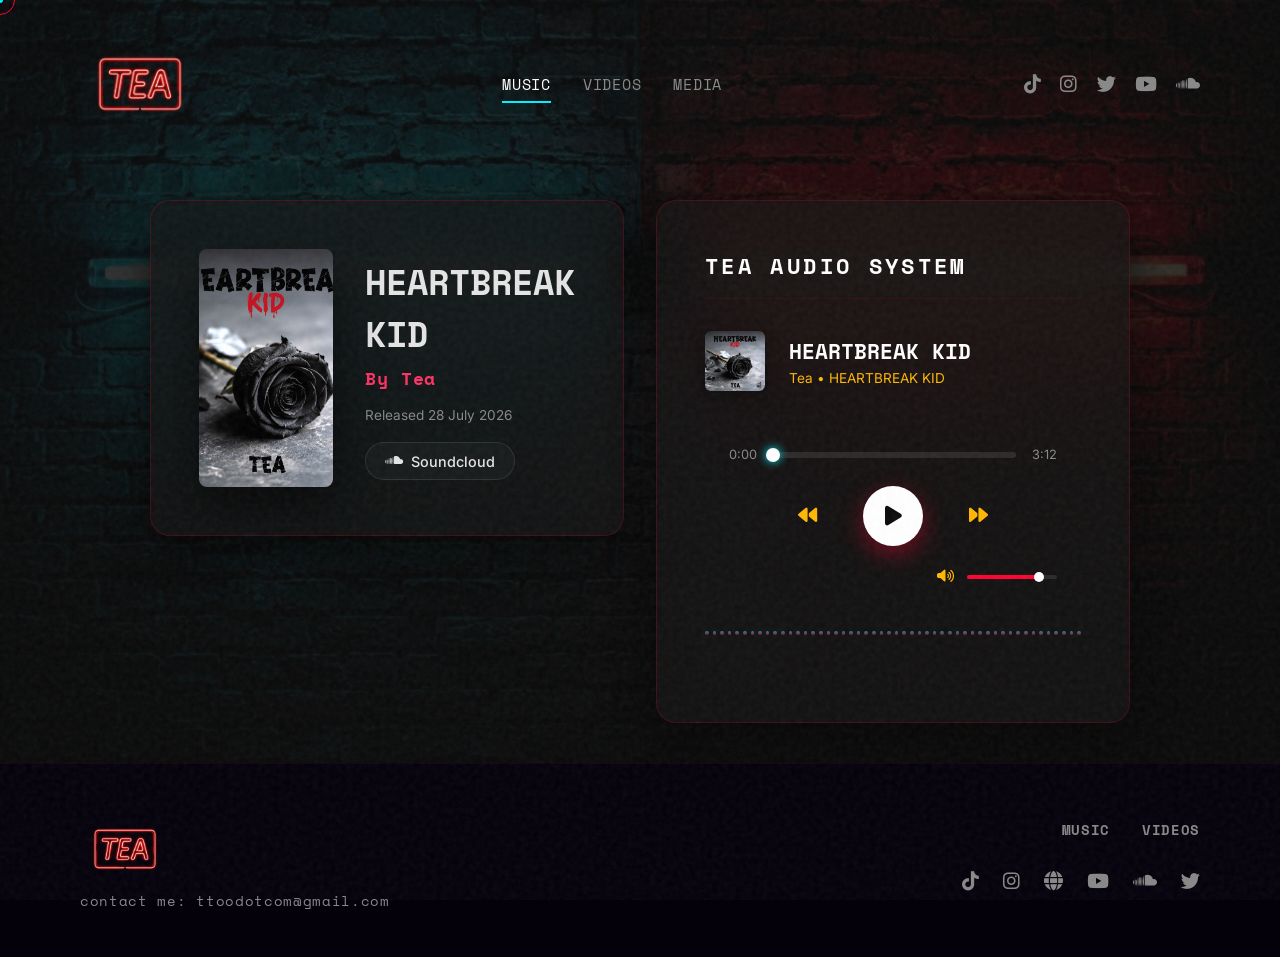
==== commit 1bc3d8b9: "Disable Bio page: Remove Bio navigation links and set bio.html redirect to index.html v5000" ====
--- a/bio.html
+++ b/bio.html
@@ -2,151 +2,11 @@
 <html lang="en">
 <head>
   <meta charset="UTF-8">
-  <meta name="viewport" content="width=device-width, initial-scale=1.0">
-  <title>Tea | Official Artist Hub</title>
-  
-  <!-- SEO & OpenGraph Meta Tags -->
-  <meta name="description" content="Welcome to the official hub of Tea. Stream the new album ECLIPSE, view tour dates, watch music videos, read the bio, and buy official merch.">
-  <meta name="keywords" content="Tea, music artist, dark pop, electronic music, synthwave, ECLIPSE album, tour dates, official hub">
-  <meta property="og:title" content="Tea | Official Artist Hub">
-  <meta property="og:description" content="Stream the new album ECLIPSE, view tour dates, and explore the immersive world of Tea.">
-  <meta property="og:image" content="assets/eclipse_album_cover.png">
-  <meta property="og:type" content="website">
-  <meta name="twitter:card" content="summary_large_image">
-  
-  <!-- Google Fonts -->
-  <link rel="preconnect" href="https://fonts.googleapis.com">
-  <link rel="preconnect" href="https://fonts.gstatic.com" crossorigin>
-  <link href="https://fonts.googleapis.com/css2?family=Space+Mono:wght@400;700&family=Inter:wght@300;400;500;700&display=swap" rel="stylesheet">
-  
-  <!-- FontAwesome Icons for Streaming / Socials -->
-  <link rel="stylesheet" href="https://cdnjs.cloudflare.com/ajax/libs/font-awesome/6.4.0/css/all.min.css">
-  
-  <!-- Stylesheets -->
-  <link rel="stylesheet" href="style.css?v=20">
+  <meta http-equiv="refresh" content="0;url=index.html">
+  <title>Redirecting...</title>
+  <script>window.location.href = "index.html";</script>
 </head>
 <body>
-  <div id="site-loader" class="active">
-  <img src="assets/logo.png" alt="TEA Loading" class="loading-logo flash">
-</div>
-  <script>
-    setTimeout(() => {
-      const loader = document.getElementById("site-loader");
-      if (loader) loader.classList.remove("active");
-    }, 1000);
-  </script>
-
-  <!-- Custom Custom Cursor -->
-  <div id="custom-cursor" class="custom-cursor"></div>
-  <div id="custom-cursor-dot" class="custom-cursor-dot"></div>
-
-  <!-- Header / Navigation -->
-  <header id="main-header" class="main-header">
-    <div class="container header-container">
-      <a href="index.html" class="logo" id="nav-logo"><img src="assets/logo.png" alt="ON AIR" style="height: 160px; vertical-align: middle;"></a>
-      
-      <nav class="desktop-nav" id="desktop-nav">
-        <a href="index.html" class="nav-link">Music</a>
-        <a href="videos.html" class="nav-link">Videos</a>
-        <a href="bio.html" class="nav-link">Bio</a>
-        <a href="photos.html" class="nav-link">Photos</a>
-      </nav>
-
-            <div class="social-icons">
-        <a href="https://tiktok.com/@teaairs" target="_blank" rel="noopener noreferrer" class="social-icon" aria-label="TikTok"><i class="fab fa-tiktok"></i></a>
-        <a href="https://instagram.com/teaairs" target="_blank" rel="noopener noreferrer" class="social-icon" aria-label="Instagram"><i class="fab fa-instagram"></i></a>
-        <a href="https://x.com/teaonair" target="_blank" rel="noopener noreferrer" class="social-icon" aria-label="Twitter"><i class="fab fa-twitter"></i></a>
-        <a href="https://www.youtube.com/@Teaairs" target="_blank" rel="noopener noreferrer" class="social-icon" aria-label="YouTube"><i class="fab fa-youtube"></i></a>
-        <a href="https://soundcloud.com/teaonair" target="_blank" rel="noopener noreferrer" class="social-icon" aria-label="SoundCloud"><i class="fab fa-soundcloud"></i></a>
-      </div>
-
-      <button class="mobile-nav-toggle" id="mobile-nav-toggle" aria-label="Toggle Navigation">
-        <span class="bar"></span>
-        <span class="bar"></span>
-        <span class="bar"></span>
-      </button>
-    </div>
-  </header>
-
-  <!-- Mobile Dropdown Menu -->
-  <div class="mobile-dropdown" id="mobile-dropdown">
-    <nav class="mobile-nav">
-      <a href="index.html" class="mobile-nav-link">Music</a>
-      <a href="videos.html" class="mobile-nav-link">Videos</a>
-      <a href="bio.html" class="mobile-nav-link">Bio</a>
-      <a href="photos.html" class="mobile-nav-link">Photos</a>
-    </nav>
-        <div class="mobile-socials">
-      <a href="https://tiktok.com/@teaairs" class="social-icon"><i class="fab fa-tiktok"></i></a>
-      <a href="https://instagram.com/teaairs" class="social-icon"><i class="fab fa-instagram"></i></a>
-      <a href="https://teaonair.com" class="social-icon"><i class="fas fa-globe"></i></a>
-      <a href="https://www.youtube.com/@Teaairs" class="social-icon"><i class="fab fa-youtube"></i></a>
-      <a href="https://soundcloud.com/teaonair" class="social-icon"><i class="fab fa-soundcloud"></i></a>
-      <a href="https://x.com/teaonair" class="social-icon"><i class="fab fa-twitter"></i></a>
-    </div>
-  </div><!-- Latest Release & Custom Music Player -->
-  <section id="bio" class="section bio-section">
-    <div class="container">
-      <div class="bio-grid">
-        <div class="bio-image-wrapper">
-          <img src="assets/vela_bio_studio.png" alt="Tea in Studio" class="bio-image" id="bio-image-img">
-          <div class="bio-image-glow"></div>
-        </div>
-        <div class="bio-content">
-          <h2 class="section-title text-left">Biography</h2>
-          <p class="bio-p">To be decided</p>
-        </div>
-      </div>
-    </div>
-  </section>
-
-  <!-- Footer -->
-  
-
-
-
-
-
-
-
-<footer class="main-footer">
-    <div class="container footer-container">
-      <div class="footer-left">
-        <span class="footer-logo">Tea</span>
-        <p class="footer-copyright">&copy; 2026 Tea. All Rights Reserved. Designed by Antigravity.</p>
-      </div>
-      <div class="footer-right">
-        <div class="footer-links">
-          <a href="index.html">Music</a>
-          <a href="videos.html">Videos</a>
-          <a href="bio.html">Biography</a>
-        </div>
-                <div class="footer-socials">
-          <a href="https://tiktok.com/@teaairs" class="footer-icon"><i class="fab fa-tiktok"></i></a>
-          <a href="https://instagram.com/teaairs" class="footer-icon"><i class="fab fa-instagram"></i></a>
-          <a href="https://teaonair.com" class="footer-icon"><i class="fas fa-globe"></i></a>
-          <a href="https://www.youtube.com/@Teaairs" class="footer-icon"><i class="fab fa-youtube"></i></a>
-          <a href="https://soundcloud.com/teaonair" class="footer-icon"><i class="fab fa-soundcloud"></i></a>
-          <a href="https://x.com/teaonair" class="footer-icon"><i class="fab fa-twitter"></i></a>
-        </div>
-      </div>
-    </div>
-  </footer>
-
-  <script src="main.js?v=20"></script>
-
-  <!-- Email Signup Modal -->
-  <div class="email-modal-overlay" id="email-modal">
-    <div class="email-modal-card glass-card">
-      <button class="email-modal-close" id="email-close-btn">&times;</button>
-      <h2 class="email-modal-title">Enter Tea's World</h2>
-      <p class="email-modal-text">Instant notifications to new releases, tour dates & exclusive content</p>
-      <form class="email-form" id="email-form">
-        <input type="email" class="email-input" placeholder="Your Email Address" required>
-        <button type="submit" class="email-submit">Subscribe</button>
-      </form>
-    </div>
-  </div>
-
+  <p>Redirecting to <a href="index.html">Home</a>...</p>
 </body>
 </html>
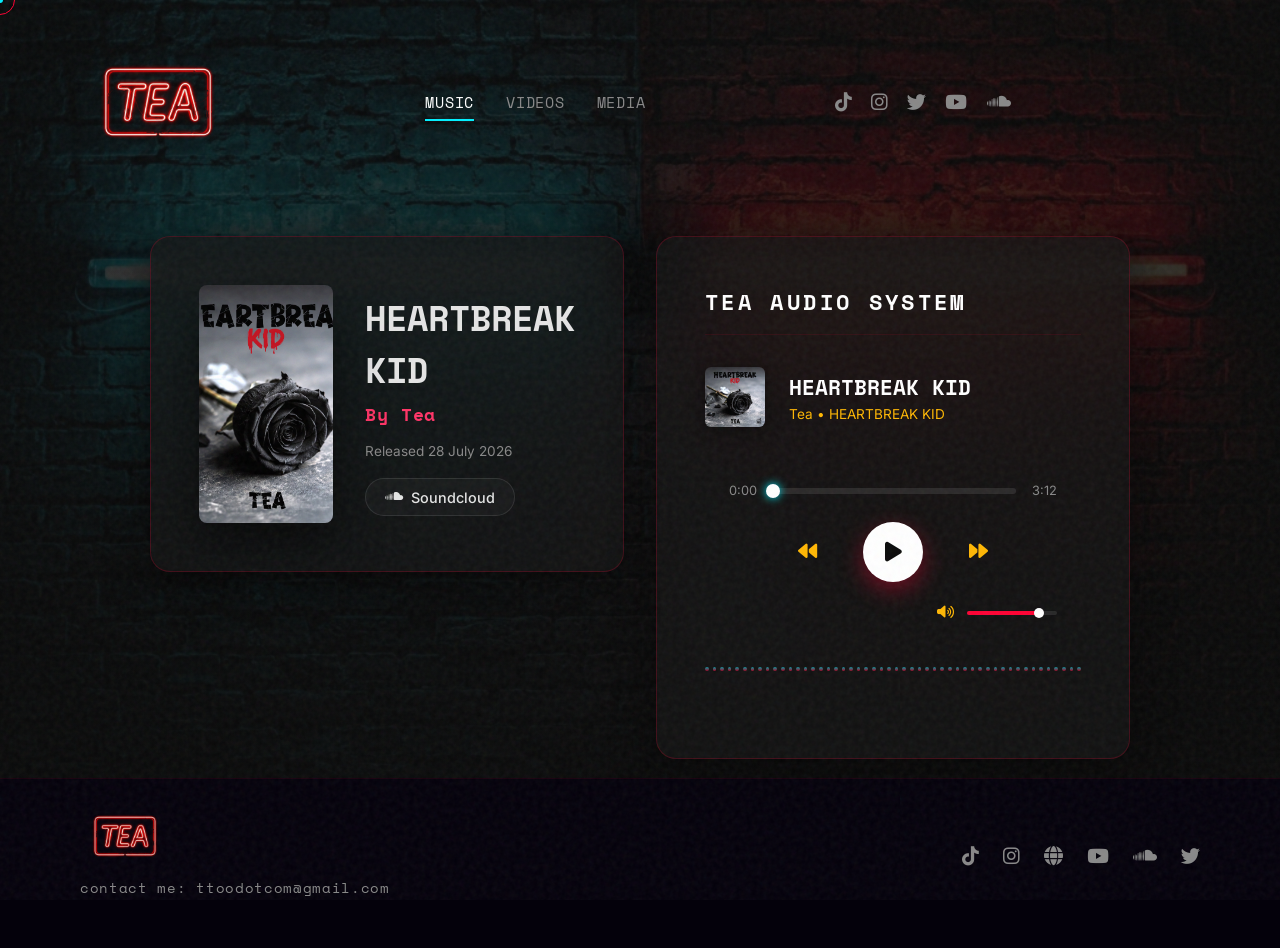
==== commit 1da7ea75: "Standardize identical logo.png favicon across all pages (index, photos, videos, bio) v18000" ====
--- a/bio.html
+++ b/bio.html
@@ -3,6 +3,11 @@
 <head>
   <meta charset="UTF-8">
   <meta http-equiv="refresh" content="0;url=index.html">
+    <!-- Favicon -->
+  <link rel="icon" type="image/png" href="assets/logo.png?v=18000">
+  <link rel="icon" type="image/x-icon" href="favicon.ico?v=18000">
+  <link rel="shortcut icon" type="image/png" href="assets/logo.png?v=18000">
+  <link rel="apple-touch-icon" href="assets/logo.png?v=18000">
   <title>Redirecting...</title>
   <script>window.location.href = "index.html";</script>
 </head>
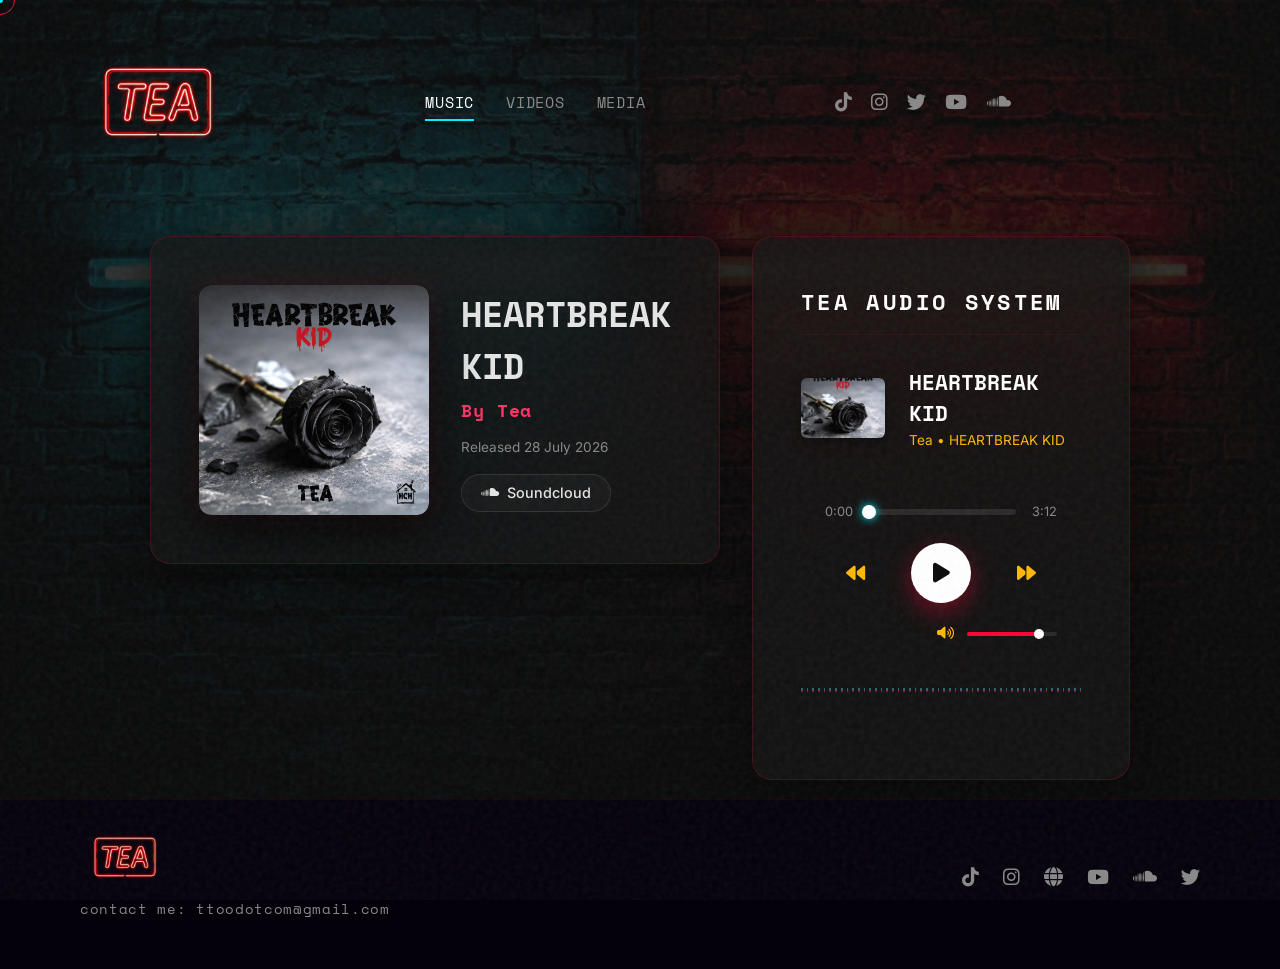
==== commit 4331a9d5: "Update page titles and OpenGraph meta title tags to www.teaonair.com v31000" ====
--- a/bio.html
+++ b/bio.html
@@ -8,7 +8,7 @@
   <link rel="icon" type="image/x-icon" href="favicon.ico?v=18000">
   <link rel="shortcut icon" type="image/png" href="assets/logo.png?v=18000">
   <link rel="apple-touch-icon" href="assets/logo.png?v=18000">
-  <title>Redirecting...</title>
+  <title>www.teaonair.com</title>
   <script>window.location.href = "index.html";</script>
 </head>
 <body>
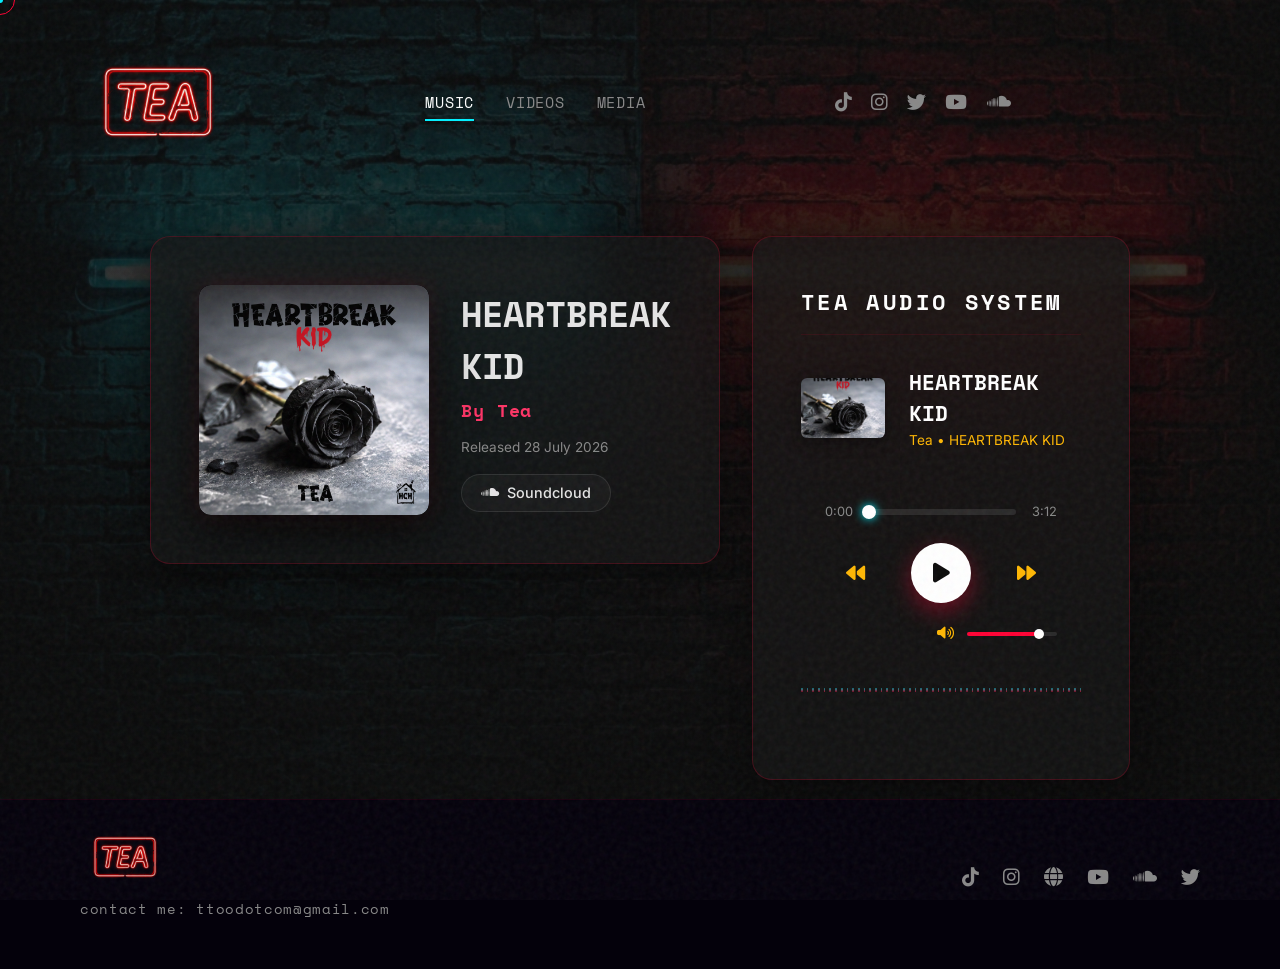
==== commit d95b393c: "Configure Google Search 48x48/96x96/192x192 favicons and add nosnippet meta tag v32000" ====
--- a/bio.html
+++ b/bio.html
@@ -3,11 +3,14 @@
 <head>
   <meta charset="UTF-8">
   <meta http-equiv="refresh" content="0;url=index.html">
-    <!-- Favicon -->
-  <link rel="icon" type="image/png" href="assets/logo.png?v=18000">
-  <link rel="icon" type="image/x-icon" href="favicon.ico?v=18000">
-  <link rel="shortcut icon" type="image/png" href="assets/logo.png?v=18000">
-  <link rel="apple-touch-icon" href="assets/logo.png?v=18000">
+    <!-- Google Search Compliant Favicons -->
+  <link rel="icon" href="/favicon.ico?v=32000">
+  <link rel="icon" type="image/png" sizes="48x48" href="/favicon-48x48.png?v=32000">
+  <link rel="icon" type="image/png" sizes="96x96" href="/favicon-96x96.png?v=32000">
+  <link rel="icon" type="image/png" sizes="192x192" href="/favicon-192x192.png?v=32000">
+  <link rel="apple-touch-icon" sizes="192x192" href="/apple-touch-icon.png?v=32000">
+  <meta name="robots" content="nosnippet">
+  <meta name="googlebot" content="nosnippet">
   <title>www.teaonair.com</title>
   <script>window.location.href = "index.html";</script>
 </head>
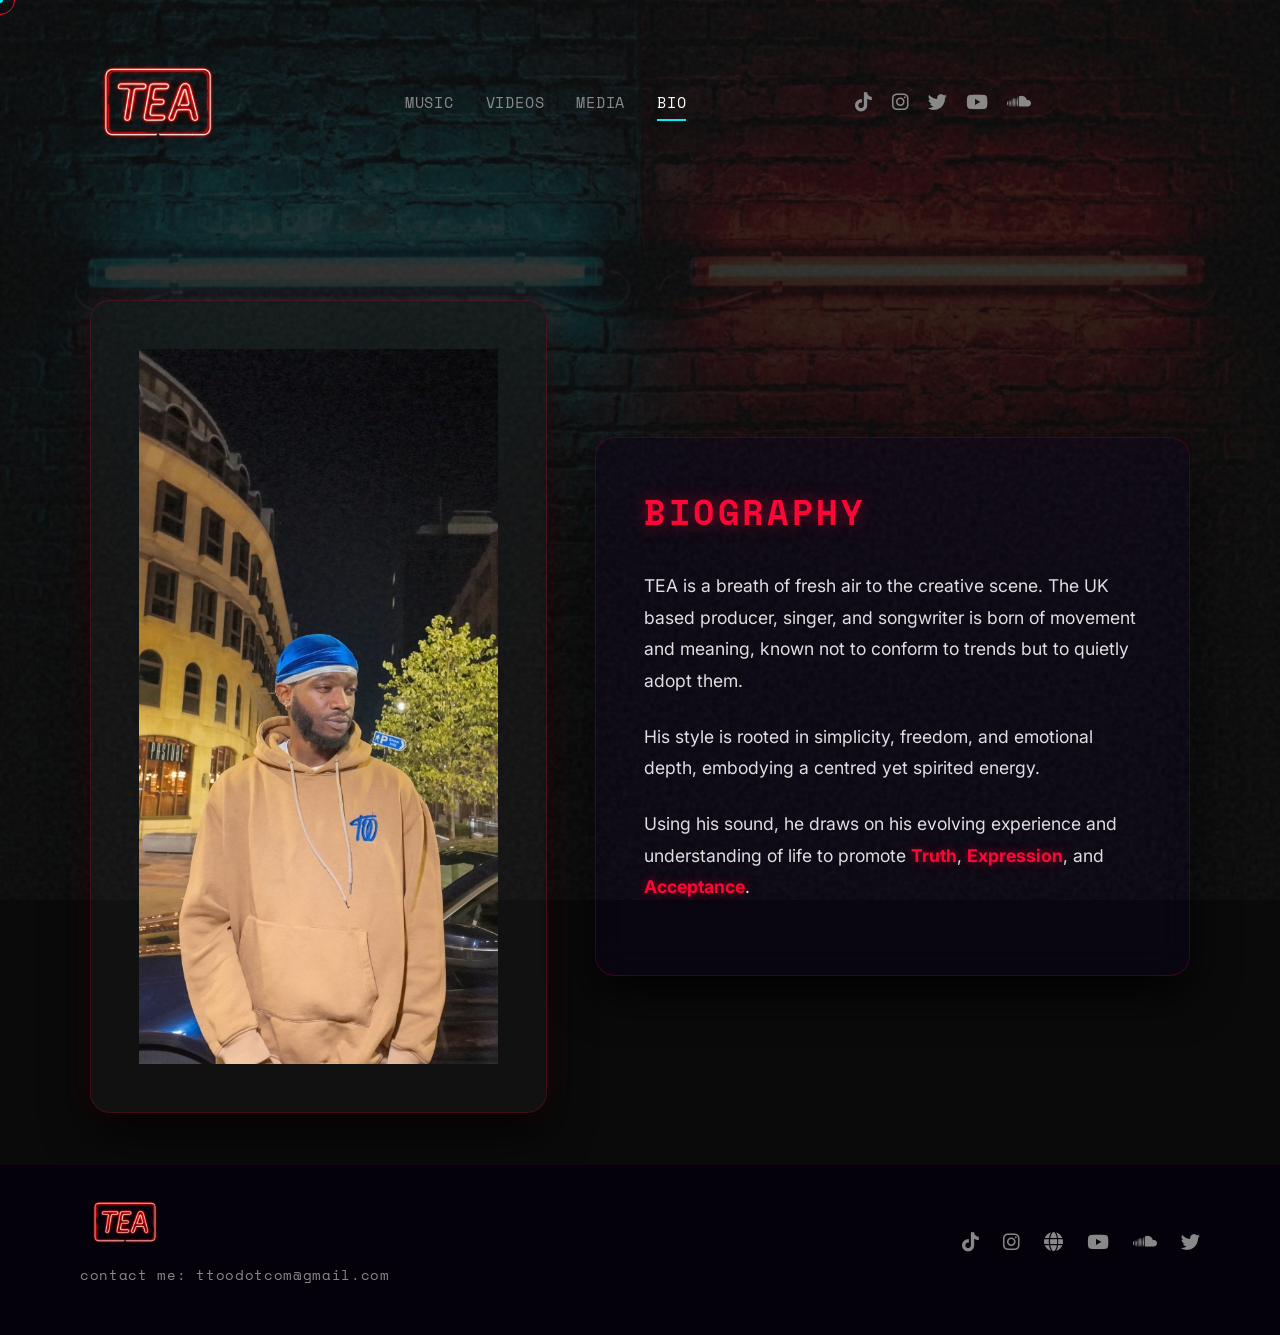
==== commit f20eaa15: "Build out official Bio page with requested artist biography text and re-enable Bio navigation v33000" ====
--- a/bio.html
+++ b/bio.html
@@ -2,19 +2,135 @@
 <html lang="en">
 <head>
   <meta charset="UTF-8">
-  <meta http-equiv="refresh" content="0;url=index.html">
-    <!-- Google Search Compliant Favicons -->
-  <link rel="icon" href="/favicon.ico?v=32000">
-  <link rel="icon" type="image/png" sizes="48x48" href="/favicon-48x48.png?v=32000">
-  <link rel="icon" type="image/png" sizes="96x96" href="/favicon-96x96.png?v=32000">
-  <link rel="icon" type="image/png" sizes="192x192" href="/favicon-192x192.png?v=32000">
-  <link rel="apple-touch-icon" sizes="192x192" href="/apple-touch-icon.png?v=32000">
+  <meta name="viewport" content="width=device-width, initial-scale=1.0">
+  <title>www.teaonair.com</title>
+  
+  <!-- Primary Meta Tags -->
+  <meta name="title" content="www.teaonair.com">
+  <meta name="theme-color" content="#0a0a0a">
   <meta name="robots" content="nosnippet">
   <meta name="googlebot" content="nosnippet">
-  <title>www.teaonair.com</title>
-  <script>window.location.href = "index.html";</script>
+  
+  <!-- Google Search Compliant Favicons -->
+  <link rel="icon" href="/favicon.ico?v=33000">
+  <link rel="icon" type="image/png" sizes="48x48" href="/favicon-48x48.png?v=33000">
+  <link rel="icon" type="image/png" sizes="96x96" href="/favicon-96x96.png?v=33000">
+  <link rel="icon" type="image/png" sizes="192x192" href="/favicon-192x192.png?v=33000">
+  <link rel="apple-touch-icon" sizes="192x192" href="/apple-touch-icon.png?v=33000">
+  
+  <!-- Google Fonts: Space Mono & Inter -->
+  <link rel="preconnect" href="https://fonts.googleapis.com">
+  <link rel="preconnect" href="https://fonts.gstatic.com" crossorigin>
+  <link href="https://fonts.googleapis.com/css2?family=Space+Mono:wght@400;700&family=Inter:wght@300;400;500;700&display=swap" rel="stylesheet">
+  
+  <!-- FontAwesome Icons -->
+  <link rel="stylesheet" href="https://cdnjs.cloudflare.com/ajax/libs/font-awesome/6.4.0/css/all.min.css">
+  
+  <!-- Stylesheets -->
+  <link rel="stylesheet" href="style.css?v=33000">
 </head>
 <body>
-  <p>Redirecting to <a href="index.html">Home</a>...</p>
+  <div id="site-loader" class="active">
+    <img src="assets/logo.png" alt="TEA Loading" class="loading-logo flash">
+  </div>
+  <script>
+    setTimeout(function() {
+      var loader = document.getElementById("site-loader");
+      if (loader) loader.classList.remove("active");
+    }, 200);
+  </script>
+
+  <!-- Custom Cursor -->
+  <div id="custom-cursor" class="custom-cursor"></div>
+  <div id="custom-cursor-dot" class="custom-cursor-dot"></div>
+
+  <!-- Header / Navigation -->
+  <header id="main-header" class="main-header">
+    <div class="container header-container">
+      <a href="index.html" class="logo" id="nav-logo"><img src="assets/logo.png" alt="ON AIR" class="nav-logo-img"></a>
+      
+      <nav class="desktop-nav" id="desktop-nav">
+        <a href="index.html" class="nav-link">Music</a>
+        <a href="videos.html" class="nav-link">Videos</a>
+        <a href="photos.html" class="nav-link">Media</a>
+        <a href="bio.html" class="nav-link active">Bio</a>
+      </nav>
+
+      <div class="social-icons">
+        <a href="https://tiktok.com/@teaairs" target="_blank" rel="noopener noreferrer" class="social-icon" aria-label="TikTok"><i class="fab fa-tiktok"></i></a>
+        <a href="https://instagram.com/teaairs" target="_blank" rel="noopener noreferrer" class="social-icon" aria-label="Instagram"><i class="fab fa-instagram"></i></a>
+        <a href="https://x.com/teaonair" target="_blank" rel="noopener noreferrer" class="social-icon" aria-label="Twitter"><i class="fab fa-twitter"></i></a>
+        <a href="https://www.youtube.com/@Teaairs" target="_blank" rel="noopener noreferrer" class="social-icon" aria-label="YouTube"><i class="fab fa-youtube"></i></a>
+        <a href="https://soundcloud.com/teaonair" target="_blank" rel="noopener noreferrer" class="social-icon" aria-label="SoundCloud"><i class="fab fa-soundcloud"></i></a>
+      </div>
+
+      <!-- Mobile Hamburger Toggle -->
+      <button class="mobile-nav-toggle" id="mobile-nav-toggle" aria-label="Toggle Navigation">
+        <span class="bar"></span>
+        <span class="bar"></span>
+        <span class="bar"></span>
+      </button>
+    </div>
+  </header>
+
+  <!-- Mobile Dropdown Menu -->
+  <div class="mobile-dropdown" id="mobile-dropdown">
+    <nav class="mobile-nav">
+      <a href="index.html" class="mobile-nav-link">Music</a>
+      <a href="videos.html" class="mobile-nav-link">Videos</a>
+      <a href="photos.html" class="mobile-nav-link">Media</a>
+      <a href="bio.html" class="mobile-nav-link">Bio</a>
+    </nav>
+    <div class="mobile-socials">
+      <a href="https://tiktok.com/@teaairs" class="social-icon"><i class="fab fa-tiktok"></i></a>
+      <a href="https://instagram.com/teaairs" class="social-icon"><i class="fab fa-instagram"></i></a>
+      <a href="https://teaonair.com" class="social-icon"><i class="fas fa-globe"></i></a>
+      <a href="https://www.youtube.com/@Teaairs" class="social-icon"><i class="fab fa-youtube"></i></a>
+      <a href="https://soundcloud.com/teaonair" class="social-icon"><i class="fab fa-soundcloud"></i></a>
+      <a href="https://x.com/teaonair" class="social-icon"><i class="fab fa-twitter"></i></a>
+    </div>
+  </div>
+
+  <!-- Bio Section -->
+  <section id="bio" class="section bio-section">
+    <div class="container">
+      <div class="bio-grid">
+        <div class="bio-image-wrapper glass-card">
+          <img src="assets/artist_photo_1.jpg?v=33000" alt="TEA Official Portrait" class="bio-img">
+        </div>
+        
+        <div class="bio-content glass-card">
+          <h1 class="bio-title">BIOGRAPHY</h1>
+          <div class="bio-text">
+            <p>TEA is a breath of fresh air to the creative scene. The UK based producer, singer, and songwriter is born of movement and meaning, known not to conform to trends but to quietly adopt them.</p>
+            <p>His style is rooted in simplicity, freedom, and emotional depth, embodying a centred yet spirited energy.</p>
+            <p>Using his sound, he draws on his evolving experience and understanding of life to promote <strong class="highlight-red">Truth</strong>, <strong class="highlight-red">Expression</strong>, and <strong class="highlight-red">Acceptance</strong>.</p>
+          </div>
+        </div>
+      </div>
+    </div>
+  </section>
+
+  <!-- Footer -->
+  <footer class="main-footer">
+    <div class="container footer-container">
+      <div class="footer-left">
+        <img src="assets/logo.png" alt="Tea Logo" class="footer-logo-img">
+        <p class="footer-contact">contact me: <a href="mailto:ttoodotcom@gmail.com" class="footer-contact-link">ttoodotcom@gmail.com</a></p>
+      </div>
+      <div class="footer-right">
+        <div class="footer-socials">
+          <a href="https://tiktok.com/@teaairs" class="footer-icon"><i class="fab fa-tiktok"></i></a>
+          <a href="https://instagram.com/teaairs" class="footer-icon"><i class="fab fa-instagram"></i></a>
+          <a href="https://teaonair.com" class="footer-icon"><i class="fas fa-globe"></i></a>
+          <a href="https://www.youtube.com/@Teaairs" class="footer-icon"><i class="fab fa-youtube"></i></a>
+          <a href="https://soundcloud.com/teaonair" class="footer-icon"><i class="fab fa-soundcloud"></i></a>
+          <a href="https://x.com/teaonair" class="footer-icon"><i class="fab fa-twitter"></i></a>
+        </div>
+      </div>
+    </div>
+  </footer>
+
+  <script src="main.js?v=33000"></script>
 </body>
 </html>
--- a/style.css
+++ b/style.css
@@ -0,0 +1,2916 @@
+/* REAL COMMIT V500 - 280PX MOBILE LOGO & 960PX CARDS */
+/* RELEASE BUILD v1000 - 280PX MOBILE LOGO */
+/* ==========================================================================
+   VÉLA DESIGN SYSTEM & STYLESHEET
+   Color Scheme: Mostly Purple & Dark Purple with Neon Violet/Pink Glows
+   ========================================================================== */
+
+:root {
+  /* Colors */
+  --bg-deep: #0a0a0a;
+  --bg-dark: #111111;
+  --bg-surface: rgba(20, 20, 20, 0.75);
+  --bg-surface-opaque: #1a1a1a;
+  
+  --primary: #ff0033;       /* Neon Red */
+  --primary-glow: rgba(255, 0, 51, 0.6);
+  --primary-bright: #ff3366; /* Bright Red */
+  
+  --secondary: #00f0ff;     /* Cyan */
+  --secondary-glow: rgba(0, 240, 255, 0.6);
+  
+  --text-main: #e5e5e5;     /* Off-White */
+  --text-muted: #888888;    /* Gray */
+  --text-purple: #ffb703;   /* Warm Orange */
+  
+  --glass-border: rgba(255, 0, 51, 0.2);
+  --glass-border-hover: rgba(0, 240, 255, 0.4);
+  --glass-shadow: rgba(5, 5, 5, 0.8);
+
+  /* Fonts */
+  --font-heading: 'Space Mono', monospace;
+  --font-body: 'Inter', sans-serif;
+
+  /* Transitions */
+  --transition-smooth: all 0.4s cubic-bezier(0.16, 1, 0.3, 1);
+  --transition-fast: all 0.2s cubic-bezier(0.16, 1, 0.3, 1);
+}
+
+/* ==========================================================================
+   RESET & BASE STYLES
+   ========================================================================== */
+
+* {
+  box-sizing: border-box;
+  margin: 0;
+  padding: 0;
+}
+
+html {
+  font-size: 16px;
+  scroll-behavior: smooth;
+  scroll-padding-top: 80px; /* Offset for sticky header */
+  background-color: var(--bg-deep);
+  color: var(--text-main);
+  font-family: var(--font-body);
+  -webkit-font-smoothing: antialiased;
+  overflow-x: hidden;
+}
+
+body {
+  min-height: 100vh;
+  position: relative;
+  overflow-x: hidden;
+  background-image: linear-gradient(to bottom, rgba(10, 10, 10, 0.8), rgba(10, 10, 10, 0.95)), url('assets/neon_tubes_bg.png');
+  background-size: cover;
+  background-position: center;
+  background-attachment: fixed;
+}
+
+body::after {
+  content: "";
+  position: fixed;
+  top: 0; left: 0;
+  width: 100vw; height: 100vh;
+  pointer-events: none;
+  z-index: 9999;
+  background-image: url("data:image/svg+xml,%3Csvg viewBox='0 0 200 200' xmlns='http://www.w3.org/2000/svg'%3E%3Cfilter id='noiseFilter'%3E%3CfeTurbulence type='fractalNoise' baseFrequency='0.8' numOctaves='3' stitchTiles='stitch'/%3E%3C/filter%3E%3Crect width='100%25' height='100%25' filter='url(%23noiseFilter)'/%3E%3C/svg%3E");
+  opacity: 0.06;
+}
+
+/* Scrollbar Styling */
+::-webkit-scrollbar {
+  width: 8px;
+}
+
+::-webkit-scrollbar-track {
+  background: var(--bg-deep);
+}
+
+::-webkit-scrollbar-thumb {
+  background: var(--primary);
+  border-radius: 4px;
+  border: 2px solid var(--bg-deep);
+}
+
+::-webkit-scrollbar-thumb:hover {
+  background: var(--secondary);
+}
+
+a {
+  color: inherit;
+  text-decoration: none;
+  transition: var(--transition-fast);
+}
+
+img {
+  max-width: 100%;
+  height: auto;
+  display: block;
+}
+
+button, input, select, textarea {
+  font-family: inherit;
+  background: none;
+  border: none;
+  color: inherit;
+}
+
+/* Container */
+.container {
+  max-width: 1200px;
+  margin: 0 auto;
+  padding-left: 40px; padding-right: 40px;
+  width: 100%;
+}
+
+.section {
+  padding: 2rem 0 4rem 0;
+  position: relative;
+  z-index: 2;
+}
+
+.section-title {
+  font-family: var(--font-heading);
+  font-size: 3rem;
+  font-weight: 800;
+  letter-spacing: -0.03em;
+  text-transform: uppercase;
+  margin-bottom: 1rem;
+  text-align: center;
+  position: relative;
+  background: linear-gradient(135deg, #fff 30%, var(--primary-bright) 100%);
+  -webkit-background-clip: text;
+  -webkit-text-fill-color: transparent;
+}
+
+.section-subtitle {
+  font-size: 1.1rem;
+  color: var(--text-purple);
+  text-align: center;
+  margin-bottom: 4rem;
+  max-width: 600px;
+  margin-left: auto;
+  margin-right: auto;
+  font-weight: 300;
+}
+
+/* Glassmorphism utility card */
+.glass-card {
+  background: var(--bg-surface);
+  backdrop-filter: blur(16px) saturate(140%);
+  -webkit-backdrop-filter: blur(16px) saturate(140%);
+  border: 1px solid var(--glass-border);
+  border-radius: 16px;
+  box-shadow: 0 10px 40px var(--glass-shadow);
+  transition: var(--transition-smooth);
+}
+
+.glass-card:hover {
+  border-color: var(--glass-border-hover);
+  box-shadow: 0 15px 50px rgba(255, 0, 51, 0.1);
+  transform: translateY(-4px);
+}
+
+/* ==========================================================================
+   CUSTOM CURSOR
+   ========================================================================== */
+
+.custom-cursor {
+  width: 30px;
+  height: 30px;
+  border: 1px solid var(--primary);
+  border-radius: 50%;
+  position: fixed;
+  pointer-events: none;
+  z-index: 9999;
+  transform: translate(-50%, -50%);
+  transition: width 0.3s, height 0.3s, border-color 0.3s;
+  transition-timing-function: cubic-bezier(0.25, 1, 0.5, 1);
+  display: none;
+}
+
+.custom-cursor-dot {
+  width: 6px;
+  height: 6px;
+  background-color: var(--secondary);
+  border-radius: 50%;
+  position: fixed;
+  pointer-events: none;
+  z-index: 9999;
+  transform: translate(-50%, -50%);
+  display: none;
+}
+
+/* Cursor effects on hover */
+.custom-cursor.hovered {
+  width: 50px;
+  height: 50px;
+  background-color: rgba(255, 0, 51, 0.1);
+  border-color: var(--secondary);
+}
+
+@media (pointer: fine) {
+  .custom-cursor, .custom-cursor-dot {
+    display: block;
+  }
+}
+
+/* ==========================================================================
+   BUTTONS
+   ========================================================================== */
+
+.btn {
+  display: inline-flex;
+  align-items: center;
+  justify-content: center;
+  padding: 0.9rem 2rem;
+  border-radius: 50px;
+  font-family: var(--font-heading);
+  font-size: 1rem;
+  font-weight: 600;
+  cursor: pointer;
+  transition: var(--transition-smooth);
+  position: relative;
+  overflow: hidden;
+}
+
+.btn-primary {
+  background: linear-gradient(135deg, var(--primary), #6366f1);
+  color: white;
+  box-shadow: 0 4px 20px var(--primary-glow);
+}
+
+.btn-primary::after {
+  content: '';
+  position: absolute;
+  top: 0;
+  left: 0;
+  width: 100%;
+  height: 100%;
+  background: linear-gradient(135deg, var(--secondary), var(--primary));
+  opacity: 0;
+  transition: var(--transition-smooth);
+  z-index: 1;
+}
+
+.btn-primary:hover {
+  transform: scale(1.03);
+  box-shadow: 0 6px 25px var(--secondary-glow);
+}
+
+.btn-primary:hover::after {
+  opacity: 1;
+}
+
+.btn-primary span, .btn-primary i, .btn-primary a {
+  position: relative;
+  z-index: 2;
+}
+
+.btn-secondary {
+  border: 1.5px solid var(--primary);
+  color: var(--text-main);
+  background: rgba(255, 0, 51, 0.05);
+}
+
+.btn-secondary:hover {
+  border-color: var(--secondary);
+  background: rgba(0, 240, 255, 0.1);
+  color: white;
+  transform: scale(1.03);
+}
+
+.btn-disabled {
+  background: rgba(156, 163, 175, 0.1) !important;
+  border-color: rgba(156, 163, 175, 0.2) !important;
+  color: var(--text-muted) !important;
+  cursor: not-allowed !important;
+  box-shadow: none !important;
+}
+
+/* ==========================================================================
+   HEADER & NAVIGATION
+   ========================================================================== */
+
+.main-header {
+  position: relative;
+  top: 0;
+  left: 0;
+  width: 100%;
+  z-index: 1000;
+  padding: 1.5rem 0;
+  transition: var(--transition-smooth);
+}
+
+.main-header.scrolled {
+  padding: 0.8rem 0;
+  background: rgba(10, 10, 10, 0.75);
+  backdrop-filter: blur(20px);
+  -webkit-backdrop-filter: blur(20px);
+  border-bottom: 1px solid rgba(255, 0, 51, 0.1);
+  box-shadow: 0 4px 30px rgba(0,0,0,0.4);
+}
+
+.header-container {
+  display: flex;
+  align-items: center;
+  justify-content: space-between;
+}
+
+.logo {
+  font-family: var(--font-heading);
+  font-size: 2.2rem;
+  font-weight: 800;
+  letter-spacing: 0.15em;
+  background: linear-gradient(135deg, #fff 40%, var(--secondary) 100%);
+  -webkit-background-clip: text;
+  -webkit-text-fill-color: transparent;
+  text-shadow: 0 0 15px rgba(0, 240, 255, 0.2);
+}
+
+#nav-logo img,
+.nav-logo-img {
+  height: 156px;
+  width: auto;
+  max-width: 416px;
+  object-fit: contain;
+  display: block;
+  transition: filter 0.3s ease, transform 0.3s ease;
+}
+
+#nav-logo img:hover {
+  filter: drop-shadow(0 0 8px rgba(255, 0, 0, 0.5)) brightness(1.1);
+  transform: scale(1.02);
+}
+
+.desktop-nav {
+  display: flex;
+  gap: 2rem;
+}
+
+.nav-link {
+  font-family: var(--font-heading);
+  font-size: 0.95rem;
+  font-weight: 500;
+  letter-spacing: 0.05em;
+  text-transform: uppercase;
+  color: var(--text-muted);
+  position: relative;
+  padding: 0.5rem 0;
+}
+
+.nav-link::after {
+  content: '';
+  position: absolute;
+  bottom: 0;
+  left: 0;
+  width: 0;
+  height: 2px;
+  background-color: var(--secondary);
+  transition: var(--transition-fast);
+}
+
+.nav-link:hover, .nav-link.active {
+  color: white;
+}
+
+.nav-link:hover::after, .nav-link.active::after {
+  width: 100%;
+}
+
+.social-icons {
+  display: flex;
+  gap: 1.2rem;
+}
+
+.social-icon {
+  font-size: 1.2rem;
+  color: var(--text-muted);
+  transition: var(--transition-fast);
+}
+
+.social-icon:hover {
+  color: var(--secondary);
+  transform: translateY(-2px);
+}
+
+/* Mobile Nav Toggle */
+/* mobile-nav-toggle active */ {
+  display: none;
+  flex-direction: column;
+  gap: 6px;
+  cursor: pointer;
+  z-index: 1100;
+}
+
+/* mobile-nav-toggle active */ .bar {
+  width: 25px;
+  height: 2px;
+  background-color: var(--text-main);
+  transition: var(--transition-fast);
+}
+
+/* mobile-nav-toggle active */.active .bar:nth-child(1) {
+  transform: translateY(8px) rotate(45deg);
+}
+
+/* mobile-nav-toggle active */.active .bar:nth-child(2) {
+  opacity: 0;
+}
+
+/* mobile-nav-toggle active */.active .bar:nth-child(3) {
+  transform: translateY(-8px) rotate(-45deg);
+}
+
+/* Mobile Dropdown Menu */
+.mobile-dropdown {
+  position: fixed;
+  top: 0;
+  right: -100%;
+  width: 100%;
+  height: 100vh;
+  background: rgba(10, 10, 10, 0.98);
+  backdrop-filter: blur(20px);
+  z-index: 999;
+  display: flex;
+  flex-direction: column;
+  align-items: center;
+  justify-content: center;
+  gap: 3rem;
+  transition: right 0.5s cubic-bezier(0.16, 1, 0.3, 1);
+}
+
+.mobile-dropdown.active {
+  right: 0;
+}
+
+
+
+.mobile-nav-link {
+  font-family: var(--font-heading);
+  font-size: 1.8rem;
+  font-weight: 700;
+  text-transform: uppercase;
+  letter-spacing: 0.05em;
+  color: var(--text-muted);
+}
+
+.mobile-nav-link:hover {
+  color: var(--secondary);
+}
+
+.mobile-socials {
+  display: flex;
+  gap: 2rem;
+  margin-top: 1rem;
+}
+
+.mobile-socials .social-icon {
+  font-size: 1.8rem;
+}
+
+/* ==========================================================================
+   HERO SECTION
+   ========================================================================== */
+
+.hero-section {
+  height: 100vh;
+  min-height: 600px;
+  background-size: cover;
+  background-position: center;
+  display: flex;
+  align-items: center;
+  position: relative;
+  z-index: 1;
+}
+
+.hero-content {
+  display: flex;
+  flex-direction: column;
+  align-items: flex-start;
+  text-align: left;
+  max-width: 650px;
+  position: relative;
+  z-index: 3;
+}
+
+.hero-subtitle {
+  font-family: var(--font-heading);
+  font-size: 1.1rem;
+  font-weight: 600;
+  letter-spacing: 0.4em;
+  color: var(--secondary);
+  text-shadow: 0 0 10px var(--secondary-glow);
+  margin-bottom: 1rem;
+  text-transform: uppercase;
+}
+
+.hero-title {
+  font-family: var(--font-heading);
+  font-size: 6.5rem;
+  font-weight: 800;
+  letter-spacing: -0.02em;
+  line-height: 0.95;
+  margin-bottom: 2rem;
+  color: white;
+  text-transform: uppercase;
+  position: relative;
+}
+
+.hero-description {
+  font-size: 1.2rem;
+  line-height: 1.6;
+  color: var(--text-purple);
+  margin-bottom: 2.5rem;
+  font-weight: 300;
+}
+
+.hero-buttons {
+  display: flex;
+  gap: 1.5rem;
+}
+
+.scroll-down-arrow {
+  position: absolute;
+  bottom: 2rem;
+  left: 50%;
+  transform: translateX(-50%);
+  z-index: 3;
+  animation: bounce 2s infinite;
+}
+
+.scroll-down-arrow a {
+  font-size: 1.5rem;
+  color: var(--text-purple);
+}
+
+/* ==========================================================================
+   MUSIC & AUDIO PLAYER
+   ========================================================================== */
+
+.release-grid {
+  display: grid;
+  grid-template-columns: 1fr auto;
+  justify-content: space-between;
+  gap: 3rem;
+  align-items: start;
+}
+
+/* Album Card */
+.release-card {
+  padding: 2rem;
+  display: flex;
+  flex-direction: column;
+  gap: 2rem;
+}
+
+@media (min-width: 992px) {
+  .release-card {
+    flex-direction: row;
+    align-items: center;
+  }
+}
+
+.release-cover-wrapper {
+  position: relative;
+  width: 230px;
+  height: 230px;
+  min-width: 230px;
+  margin: 0 auto;
+  aspect-ratio: 1 / 1;
+  border-radius: 12px;
+  overflow: hidden;
+  background: #08080c;
+  box-shadow: 0 20px 45px rgba(0, 0, 0, 0.7), 0 0 25px rgba(255, 0, 51, 0.12);
+  display: flex;
+  align-items: center;
+  justify-content: center;
+}
+
+.release-cover {
+  width: 100%;
+  height: 100%;
+  object-fit: contain;
+  background: #000000;
+  border-radius: 12px;
+  transition: transform 0.6s ease;
+}
+
+.release-card:hover .release-cover {
+  transform: scale(1.03);
+}
+
+.mini-cover {
+  width: 84px;
+  height: 84px;
+  min-width: 84px;
+  border-radius: 8px;
+  overflow: hidden;
+  background: #000000;
+  box-shadow: 0 4px 15px rgba(0,0,0,0.5);
+  display: flex;
+  align-items: center;
+  justify-content: center;
+}
+
+.mini-cover img {
+  width: 100%;
+  height: 100%;
+  object-fit: contain;
+  background: #000000;
+}
+
+.release-badge {
+  position: absolute;
+  top: 1rem;
+  right: 1rem;
+  background: var(--secondary);
+  color: white;
+  padding: 0.4rem 1rem;
+  border-radius: 50px;
+  font-family: var(--font-heading);
+  font-size: 0.8rem;
+  font-weight: 600;
+  text-transform: uppercase;
+  letter-spacing: 0.05em;
+  box-shadow: 0 4px 10px var(--secondary-glow);
+}
+
+.release-info {
+  display: flex;
+  flex-direction: column;
+}
+
+.release-name {
+  font-family: var(--font-heading);
+  font-size: 2.2rem;
+  font-weight: 800;
+  margin-bottom: 0.3rem;
+  text-transform: uppercase;
+}
+
+.release-artist {
+  color: var(--primary-bright);
+  font-family: var(--font-heading);
+  font-weight: 600;
+  font-size: 1.1rem;
+  letter-spacing: 0.05em;
+  margin-bottom: 1rem;
+}
+
+.release-meta {
+  font-size: 0.85rem;
+  color: var(--text-muted);
+  margin-bottom: 1.2rem;
+}
+
+.release-desc {
+  line-height: 1.6;
+  color: var(--text-purple);
+  margin-bottom: 2rem;
+  font-size: 0.95rem;
+  font-weight: 300;
+}
+
+.streaming-links {
+  display: flex;
+  flex-wrap: wrap;
+  gap: 1rem;
+}
+
+.stream-btn {
+  display: inline-flex;
+  align-items: center;
+  gap: 0.5rem;
+  padding: 0.6rem 1.2rem;
+  border-radius: 50px;
+  font-size: 0.9rem;
+  font-weight: 500;
+  border: 1px solid rgba(255, 255, 255, 0.1);
+  background: rgba(255,255,255,0.03);
+}
+
+.stream-btn:hover {
+  transform: translateY(-2px);
+  background: rgba(255,255,255,0.08);
+}
+
+.spotify-btn:hover {
+  color: #1db954;
+  border-color: rgba(29, 185, 84, 0.4);
+}
+
+.apple-btn:hover {
+  color: #fc3c44;
+  border-color: rgba(252, 60, 68, 0.4);
+}
+
+.soundcloud-btn:hover {
+  color: #ff5500;
+  border-color: rgba(255, 85, 0, 0.4);
+}
+
+/* Audio Player Card */
+.player-card {
+  padding: 2.5rem;
+  width: 450px;
+  max-width: 100%;
+  justify-self: end;
+}
+
+.player-header {
+  display: flex;
+  justify-content: space-between;
+  align-items: center;
+  border-bottom: 1px solid rgba(255, 0, 51, 0.1);
+  padding-bottom: 1rem;
+  margin-bottom: 2rem;
+}
+
+.player-header h4 {
+  font-family: var(--font-heading);
+  text-transform: uppercase;
+  font-weight: 700;
+  letter-spacing: 0.15em;
+  font-size: 1.4rem;
+  color: white;
+}
+
+.synth-indicator {
+  font-size: 0.8rem;
+  color: #10b981; /* Green */
+  display: flex;
+  align-items: center;
+  gap: 0.4rem;
+}
+
+.player-now-playing {
+  display: flex;
+  align-items: center;
+  gap: 1.5rem;
+  margin-bottom: 2rem;
+}
+
+.mini-cover {
+  width: 60px;
+  height: 60px;
+  border-radius: 6px;
+  overflow: hidden;
+  box-shadow: 0 4px 15px rgba(0,0,0,0.4);
+}
+
+.mini-cover img {
+  width: 100%;
+  height: 100%;
+  object-fit: cover;
+}
+
+.track-details {
+  display: flex;
+  flex-direction: column;
+}
+
+.track-title {
+  font-family: var(--font-heading);
+  font-size: 1.3rem;
+  font-weight: 600;
+  color: white;
+}
+
+.track-artist {
+  font-size: 0.85rem;
+  color: var(--text-purple);
+  margin-top: 0.2rem;
+}
+
+/* Waveform Visualizer */
+.waveform-container {
+  height: 50px;
+  display: flex;
+  align-items: center;
+  justify-content: space-between;
+  gap: 4px;
+  margin-bottom: 1rem;
+  opacity: 0.6;
+  transition: var(--transition-smooth);
+}
+
+.waveform-container.playing {
+  opacity: 1;
+}
+
+.wave-bar {
+  flex-grow: 1;
+  height: 8%;
+  background: linear-gradient(to top, var(--primary), var(--secondary));
+  border-radius: 10px;
+  transition: height 0.1s ease;
+}
+
+.waveform-container.playing .wave-bar {
+  animation: dance 1.2s ease-in-out infinite alternate;
+}
+
+/* Wave animation delays for randomness */
+.waveform-container.playing .wave-bar:nth-child(1) { animation-delay: 0.1s; }
+.waveform-container.playing .wave-bar:nth-child(2) { animation-delay: 0.4s; }
+.waveform-container.playing .wave-bar:nth-child(3) { animation-delay: 0.2s; }
+.waveform-container.playing .wave-bar:nth-child(4) { animation-delay: 0.6s; }
+.waveform-container.playing .wave-bar:nth-child(5) { animation-delay: 0.3s; }
+.waveform-container.playing .wave-bar:nth-child(6) { animation-delay: 0.7s; }
+.waveform-container.playing .wave-bar:nth-child(7) { animation-delay: 0.5s; }
+.waveform-container.playing .wave-bar:nth-child(8) { animation-delay: 0.2s; }
+.waveform-container.playing .wave-bar:nth-child(9) { animation-delay: 0.8s; }
+.waveform-container.playing .wave-bar:nth-child(10) { animation-delay: 0.4s; }
+.waveform-container.playing .wave-bar:nth-child(11) { animation-delay: 0.1s; }
+.waveform-container.playing .wave-bar:nth-child(12) { animation-delay: 0.5s; }
+.waveform-container.playing .wave-bar:nth-child(13) { animation-delay: 0.3s; }
+.waveform-container.playing .wave-bar:nth-child(14) { animation-delay: 0.7s; }
+.waveform-container.playing .wave-bar:nth-child(15) { animation-delay: 0.2s; }
+.waveform-container.playing .wave-bar:nth-child(16) { animation-delay: 0.6s; }
+.waveform-container.playing .wave-bar:nth-child(17) { animation-delay: 0.4s; }
+.waveform-container.playing .wave-bar:nth-child(18) { animation-delay: 0.8s; }
+.waveform-container.playing .wave-bar:nth-child(19) { animation-delay: 0.3s; }
+.waveform-container.playing .wave-bar:nth-child(20) { animation-delay: 0.5s; }
+
+/* Timeline Scrubber */
+.player-controls-wrapper {
+  display: flex;
+  flex-direction: column;
+  gap: 1.5rem;
+  padding: 1.5rem;
+}
+
+.player-time-info {
+  display: flex;
+  align-items: center;
+  gap: 1rem;
+  font-size: 0.8rem;
+  color: var(--text-muted);
+  user-select: none;
+}
+
+.timeline-slider {
+  flex-grow: 1;
+  height: 6px;
+  background: rgba(255, 255, 255, 0.1);
+  border-radius: 10px;
+  position: relative;
+  cursor: pointer;
+}
+
+.timeline-progress {
+  height: 100%;
+  background: linear-gradient(to right, var(--primary), var(--secondary));
+  border-radius: 10px;
+  width: 0%;
+}
+
+.timeline-handle {
+  width: 14px;
+  height: 14px;
+  border-radius: 50%;
+  background: white;
+  position: absolute;
+  top: 50%;
+  left: 0%;
+  transform: translate(-50%, -50%);
+  box-shadow: 0 0 10px var(--secondary);
+  transition: transform 0.1s;
+}
+
+.timeline-slider:hover .timeline-handle {
+  transform: translate(-50%, -50%) scale(1.25);
+}
+
+.player-buttons {
+  display: flex;
+  align-items: center;
+  justify-content: center;
+  gap: 2.2rem;
+}
+
+.player-btn {
+  font-size: 1.2rem;
+  color: var(--text-purple);
+  cursor: pointer;
+  width: 40px;
+  height: 40px;
+  border-radius: 50%;
+  display: flex;
+  align-items: center;
+  justify-content: center;
+  transition: var(--transition-fast);
+}
+
+.player-btn:hover {
+  color: white;
+  background: rgba(255, 255, 255, 0.05);
+}
+
+.player-btn.play-btn {
+  width: 60px;
+  height: 60px;
+  background: white;
+  color: var(--bg-deep);
+  font-size: 1.4rem;
+  box-shadow: 0 8px 25px rgba(255, 0, 51, 0.4);
+}
+
+.player-btn.play-btn:hover {
+  transform: scale(1.05);
+  box-shadow: 0 8px 25px var(--secondary-glow);
+  background: var(--secondary);
+  color: white;
+}
+
+.player-volume-wrapper {
+  display: flex;
+  align-items: center;
+  gap: 0.8rem;
+  align-self: flex-end;
+  width: 120px;
+  font-size: 0.85rem;
+  color: var(--text-purple);
+}
+
+.volume-slider {
+  flex-grow: 1;
+  height: 4px;
+  background: rgba(255, 255, 255, 0.1);
+  border-radius: 10px;
+  position: relative;
+  cursor: pointer;
+}
+
+.volume-progress {
+  height: 100%;
+  background: var(--primary);
+  border-radius: 10px;
+  width: 80%;
+}
+
+.volume-handle {
+  width: 10px;
+  height: 10px;
+  border-radius: 50%;
+  background: white;
+  position: absolute;
+  top: 50%;
+  left: 80%;
+  transform: translate(-50%, -50%);
+}
+
+/* Playlist Layout */
+.player-playlist {
+  padding: 1.5rem;
+  max-height: 200px;
+  overflow-y: auto;
+  padding-right: 10px;
+}
+
+.playlist-header {
+  font-family: var(--font-heading);
+  font-size: 0.95rem;
+  font-weight: 600;
+  text-transform: uppercase;
+  color: var(--text-muted);
+  border-bottom: 1px solid rgba(255, 255, 255, 0.05);
+  padding-bottom: 0.5rem;
+  margin-bottom: 1rem;
+}
+
+.playlist-tracks {
+  list-style: none;
+  display: flex;
+  flex-direction: column;
+  gap: 0.5rem;
+  max-height: 220px;
+  overflow-y: auto;
+  padding-right: 0.5rem;
+}
+
+/* Custom list scrollbar */
+.playlist-tracks::-webkit-scrollbar {
+  width: 4px;
+}
+.playlist-tracks::-webkit-scrollbar-thumb {
+  background: rgba(255, 0, 51, 0.3);
+  border-radius: 10px;
+}
+
+.track-item {
+  display: flex;
+  align-items: center;
+  padding: 0.75rem 1rem;
+  border-radius: 8px;
+  cursor: pointer;
+  transition: var(--transition-fast);
+  font-size: 0.9rem;
+}
+
+.track-item:hover {
+  background: rgba(255, 255, 255, 0.03);
+}
+
+.track-item.active {
+  background: rgba(255, 0, 51, 0.15);
+  border-left: 3px solid var(--secondary);
+  color: white;
+  font-weight: 600;
+}
+
+.track-number {
+  color: var(--text-muted);
+  margin-right: 1.2rem;
+  font-family: var(--font-heading);
+  font-size: 0.85rem;
+}
+
+.track-item.active .track-number {
+  color: var(--secondary);
+}
+
+.track-name {
+  flex-grow: 1;
+}
+
+.track-len {
+  font-size: 0.8rem;
+  color: var(--text-muted);
+}
+
+/* ==========================================================================
+   VIDEOS
+   ========================================================================== */
+
+.videos-grid {
+  display: flex;
+  justify-content: center;
+  align-items: center;
+  gap: 2.5rem;
+}
+
+.videos-grid .video-card {
+  max-width: 700px;
+  width: 100%;
+}
+
+.video-card {
+  padding: 1.2rem;
+  overflow: hidden;
+  position: relative;
+}
+
+/* Glint effect */
+.video-card::after {
+  content: "";
+  position: absolute;
+  top: 0;
+  left: -150%;
+  width: 50%;
+  height: 100%;
+  background: linear-gradient(
+    to right, 
+    rgba(255,255,255,0) 0%, 
+    rgba(255,255,255,0.2) 50%, 
+    rgba(255,255,255,0) 100%
+  );
+  transform: skewX(-25deg);
+  transition: all 0.7s ease;
+  z-index: 10;
+  pointer-events: none;
+}
+
+.video-card:hover::after {
+  left: 150%;
+}
+
+.video-thumbnail-wrapper {
+  position: relative;
+  width: 100%;
+  aspect-ratio: 16/9;
+  border-radius: 8px;
+  overflow: hidden;
+  cursor: pointer;
+  box-shadow: 0 8px 25px rgba(0,0,0,0.5);
+}
+
+.video-thumbnail {
+  width: 100%;
+  height: 100%;
+  object-fit: cover;
+  transition: transform 0.6s cubic-bezier(0.16, 1, 0.3, 1);
+}
+
+.play-overlay {
+  position: absolute;
+  top: 0;
+  left: 0;
+  width: 100%;
+  height: 100%;
+  background: rgba(10, 10, 10, 0.4);
+  display: flex;
+  align-items: center;
+  justify-content: center;
+  transition: var(--transition-smooth);
+}
+
+.play-overlay i {
+  font-size: 2.5rem;
+  color: white;
+  width: 70px;
+  height: 70px;
+  border: 2px solid white;
+  border-radius: 50%;
+  display: flex;
+  align-items: center;
+  justify-content: center;
+  padding-left: 5px; /* Offset for alignment */
+  transition: var(--transition-smooth);
+  background: rgba(0, 0, 0, 0.2);
+}
+
+.video-thumbnail-wrapper:hover .video-thumbnail {
+  transform: scale(1.04);
+}
+
+.video-thumbnail-wrapper:hover .play-overlay {
+  background: rgba(255, 0, 51, 0.3);
+}
+
+.video-thumbnail-wrapper:hover .play-overlay i {
+  transform: scale(1.1);
+  background: var(--secondary);
+  border-color: var(--secondary);
+  box-shadow: 0 0 10px rgba(0, 240, 255, 0.3);
+}
+
+.video-duration {
+  position: absolute;
+  bottom: 0.8rem;
+  right: 0.8rem;
+  background: rgba(0, 0, 0, 0.7);
+  color: white;
+  padding: 0.2rem 0.5rem;
+  border-radius: 4px;
+  font-size: 0.75rem;
+  font-weight: 500;
+  letter-spacing: 0.05em;
+}
+
+.video-card-info {
+  margin-top: 1.2rem;
+  padding: 0 0.5rem;
+}
+
+.video-card-title {
+  font-family: var(--font-heading);
+  font-size: 1.3rem;
+  font-weight: 600;
+  margin-bottom: 0.5rem;
+  color: white;
+}
+
+.video-card-desc {
+  font-size: 0.9rem;
+  line-height: 1.5;
+  color: var(--text-muted);
+  font-weight: 300;
+}
+
+/* ==========================================================================
+   TOUR DATES
+   ========================================================================== */
+
+.tour-list {
+  display: flex;
+  flex-direction: column;
+  padding: 1rem 0;
+  overflow: hidden;
+}
+
+.tour-item {
+  display: flex;
+  align-items: center;
+  justify-content: space-between;
+  padding: 1.8rem 2.5rem;
+  border-bottom: 1px solid rgba(255, 0, 51, 0.08);
+  transition: var(--transition-fast);
+}
+
+.tour-item:last-child {
+  border-bottom: none;
+}
+
+.tour-item:hover {
+  background: rgba(255, 0, 51, 0.03);
+}
+
+.tour-date-box {
+  display: flex;
+  flex-direction: column;
+  align-items: center;
+  justify-content: center;
+  width: 65px;
+  height: 65px;
+  background: rgba(255, 0, 51, 0.1);
+  border: 1px solid rgba(255, 0, 51, 0.2);
+  border-radius: 8px;
+  font-family: var(--font-heading);
+  user-select: none;
+}
+
+.tour-day {
+  font-size: 1.6rem;
+  font-weight: 800;
+  color: white;
+  line-height: 1;
+}
+
+.tour-month {
+  font-size: 0.75rem;
+  font-weight: 600;
+  color: var(--secondary);
+  letter-spacing: 0.1em;
+  margin-top: 0.1rem;
+}
+
+.tour-details {
+  flex-grow: 1;
+  padding-left: 2rem;
+}
+
+.tour-venue {
+  font-family: var(--font-heading);
+  font-size: 1.3rem;
+  font-weight: 600;
+  color: white;
+  margin-bottom: 0.2rem;
+}
+
+.tour-location {
+  font-size: 0.9rem;
+  color: var(--text-muted);
+}
+
+.tour-status {
+  font-family: var(--font-heading);
+  font-size: 0.85rem;
+  font-weight: 600;
+  text-transform: uppercase;
+  letter-spacing: 0.05em;
+  margin-right: 3rem;
+  padding: 0.2rem 0.8rem;
+  border-radius: 4px;
+}
+
+.tour-status.selling-fast {
+  color: #f59e0b; /* Yellow */
+  background: rgba(245, 158, 11, 0.1);
+  border: 1px solid rgba(245, 158, 11, 0.2);
+}
+
+.tour-status.standard {
+  color: var(--primary-bright);
+  background: rgba(255, 0, 51, 0.1);
+  border: 1px solid rgba(255, 0, 51, 0.2);
+}
+
+.tour-status.sold-out {
+  color: #ef4444; /* Red */
+  background: rgba(239, 68, 68, 0.1);
+  border: 1px solid rgba(239, 68, 68, 0.2);
+}
+
+.btn-tour {
+  padding: 0.6rem 1.8rem;
+  font-size: 0.85rem;
+  border-radius: 30px;
+  background: transparent;
+  border: 1px solid var(--primary);
+  color: var(--primary-bright);
+}
+
+.btn-tour:hover {
+  background: var(--primary);
+  color: white;
+  box-shadow: 0 0 15px var(--primary-glow);
+}
+
+/* ==========================================================================
+   BIOGRAPHY
+   ========================================================================== */
+
+.bio-grid {
+  display: grid;
+  grid-template-columns: 1fr 1.2fr;
+  gap: 4rem;
+  align-items: center;
+}
+
+.bio-image-wrapper {
+  position: relative;
+  border-radius: 12px;
+  overflow: hidden;
+  box-shadow: 0 20px 50px rgba(0,0,0,0.6);
+}
+
+.bio-image {
+  width: 100%;
+  border-radius: 12px;
+  transition: transform 0.8s cubic-bezier(0.16, 1, 0.3, 1);
+}
+
+.bio-image-wrapper:hover .bio-image {
+  transform: scale(1.03);
+}
+
+.bio-image-glow {
+  position: absolute;
+  top: 0;
+  left: 0;
+  width: 100%;
+  height: 100%;
+  background: radial-gradient(circle at center, rgba(255, 0, 51, 0.15) 0%, transparent 70%);
+  mix-blend-mode: color-dodge;
+  pointer-events: none;
+}
+
+.bio-content {
+  display: flex;
+  flex-direction: column;
+}
+
+.text-left {
+  text-align: left;
+  margin-bottom: 2rem;
+}
+
+.text-left::after {
+  content: '';
+  display: block;
+  width: 60px;
+  height: 3px;
+  background: var(--secondary);
+  margin-top: 0.8rem;
+}
+
+.bio-p {
+  font-size: 1.05rem;
+  line-height: 1.7;
+  color: var(--text-purple);
+  margin-bottom: 1.5rem;
+  font-weight: 300;
+}
+
+.bio-p em {
+  color: white;
+  font-style: normal;
+  font-weight: 600;
+}
+
+/* ==========================================================================
+   PHOTOS GALLERY
+   ========================================================================== */
+
+.photos-header-logo-wrapper {
+  text-align: center;
+  margin-bottom: 2.5rem;
+  width: 100%;
+  display: flex;
+  justify-content: center;
+  align-items: center;
+}
+
+.photos-header-logo {
+  height: 120px;
+  width: auto;
+  max-width: 320px;
+  object-fit: contain;
+  filter: drop-shadow(0 0 20px rgba(186, 85, 211, 0.4));
+}
+
+.media-2-grid,
+.media-grid-all {
+  display: grid;
+  grid-template-columns: repeat(2, 1fr);
+  gap: 2rem;
+  max-width: 900px;
+  margin: 0 auto;
+}
+
+.media-card {
+  border-radius: 12px;
+  overflow: hidden;
+  background: #08080c;
+  box-shadow: 0 15px 35px rgba(0, 0, 0, 0.6);
+  transition: transform 0.4s ease, box-shadow 0.4s ease;
+}
+
+.media-card:hover {
+  transform: translateY(-5px);
+  box-shadow: 0 20px 45px rgba(255, 0, 51, 0.2);
+}
+
+.media-img {
+  width: 100%;
+  height: 100%;
+  max-height: 540px;
+  object-fit: cover;
+  border-radius: 12px;
+  display: block;
+}
+
+.media-video {
+  width: 100%;
+  height: 100%;
+  object-fit: cover;
+  border-radius: 12px;
+  display: block;
+}
+
+/* ==========================================================================
+   SIDE-BY-SIDE PORTRAIT VIDEOS TOP + FULL PORTRAIT PHOTOS UNDERNEATH
+   ========================================================================== */
+
+.videos-top-grid {
+  display: grid;
+  grid-template-columns: repeat(2, 1fr);
+  gap: 2rem;
+  max-width: 850px;
+  margin: 0 auto 4rem auto;
+}
+
+.video-card-portrait {
+  position: relative;
+  aspect-ratio: 9 / 16;
+  width: 100%;
+  border-radius: 16px;
+  overflow: hidden;
+  background: #000000;
+  box-shadow: 0 15px 40px rgba(0, 0, 0, 0.8), 0 0 25px rgba(255, 0, 51, 0.15);
+  border: 1px solid rgba(255, 0, 51, 0.25);
+  transition: transform 0.4s ease, border-color 0.4s ease;
+}
+
+.video-card-portrait:hover {
+  transform: translateY(-5px);
+  border-color: #ff0033;
+  box-shadow: 0 20px 50px rgba(0, 0, 0, 0.9), 0 0 35px rgba(255, 0, 51, 0.35);
+}
+
+.portrait-video {
+  width: 100%;
+  height: 100%;
+  object-fit: cover;
+  display: block;
+}
+
+.photos-bottom-grid {
+  display: grid;
+  grid-template-columns: repeat(3, 1fr);
+  gap: 1.8rem;
+  max-width: 1100px;
+  margin: 0 auto;
+}
+
+.portrait-photo-card {
+  position: relative;
+  aspect-ratio: 9 / 16;
+  width: 100%;
+  border-radius: 14px;
+  overflow: hidden;
+  background: #05020a;
+  box-shadow: 0 12px 30px rgba(0, 0, 0, 0.8);
+  border: 1px solid rgba(255, 255, 255, 0.08);
+  transition: transform 0.4s ease, box-shadow 0.4s ease, border-color 0.4s ease;
+}
+
+.portrait-photo-card:hover {
+  transform: translateY(-6px) scale(1.02);
+  border-color: rgba(255, 0, 51, 0.4);
+  box-shadow: 0 20px 45px rgba(0, 0, 0, 0.9), 0 0 25px rgba(255, 0, 51, 0.25);
+}
+
+.portrait-img {
+  width: 100%;
+  height: 100%;
+  object-fit: cover;
+  display: block;
+  border-radius: 14px;
+}
+
+@media (max-width: 768px) {
+  .videos-top-grid {
+    grid-template-columns: repeat(2, 1fr) !important;
+    gap: 1rem !important;
+  }
+  .photos-bottom-grid {
+    grid-template-columns: repeat(2, 1fr) !important;
+    gap: 1rem !important;
+  }
+}
+
+@media (max-width: 480px) {
+  .videos-top-grid {
+    grid-template-columns: 1fr !important;
+  }
+  .photos-bottom-grid {
+    grid-template-columns: 1fr !important;
+  }
+}
+
+/* ==========================================================================
+   BIOGRAPHY SECTION STYLING
+   ========================================================================== */
+
+.bio-section {
+  padding: 6rem 0;
+}
+
+.bio-grid {
+  display: grid;
+  grid-template-columns: 1fr 1.3fr;
+  gap: 3rem;
+  align-items: center;
+  max-width: 1100px;
+  margin: 0 auto;
+}
+
+.bio-image-wrapper {
+  position: relative;
+  aspect-ratio: 9 / 16;
+  border-radius: 16px;
+  overflow: hidden;
+  border: 1px solid rgba(255, 0, 51, 0.25);
+  box-shadow: 0 20px 45px rgba(0, 0, 0, 0.8), 0 0 30px rgba(255, 0, 51, 0.15);
+}
+
+.bio-img {
+  width: 100%;
+  height: 100%;
+  object-fit: cover;
+  display: block;
+}
+
+.bio-content {
+  padding: 3rem;
+  border-radius: 16px;
+  background: rgba(10, 5, 20, 0.7);
+  backdrop-filter: blur(16px);
+  border: 1px solid rgba(255, 255, 255, 0.08);
+  box-shadow: 0 20px 45px rgba(0, 0, 0, 0.8);
+}
+
+.bio-title {
+  font-family: var(--font-heading);
+  font-size: 2.2rem;
+  letter-spacing: 0.1em;
+  color: var(--primary);
+  margin-bottom: 2rem;
+  text-shadow: 0 0 15px rgba(255, 0, 51, 0.5);
+}
+
+.bio-text p {
+  font-family: var(--font-body);
+  font-size: 1.1rem;
+  line-height: 1.8;
+  color: rgba(255, 255, 255, 0.88);
+  margin-bottom: 1.5rem;
+}
+
+.highlight-red {
+  color: #ff0033;
+  font-weight: 700;
+  text-shadow: 0 0 10px rgba(255, 0, 51, 0.6);
+}
+
+@media (max-width: 900px) {
+  .bio-grid {
+    grid-template-columns: 1fr !important;
+    gap: 2rem !important;
+  }
+  .bio-content {
+    padding: 2rem !important;
+  }
+}
+
+.media-filter-bar {
+  display: flex;
+  justify-content: center;
+  gap: 0.8rem;
+  margin-bottom: 2rem;
+  flex-wrap: wrap;
+}
+
+.media-filter-btn {
+  background: rgba(10, 5, 20, 0.8);
+  border: 1px solid rgba(255, 0, 51, 0.25);
+  color: var(--text-muted);
+  font-family: var(--font-heading);
+  font-size: 0.8rem;
+  letter-spacing: 0.12em;
+  padding: 0.5rem 1.4rem;
+  border-radius: 4px;
+  cursor: pointer;
+  backdrop-filter: blur(10px);
+  transition: all 0.3s cubic-bezier(0.16, 1, 0.3, 1);
+  box-shadow: inset 0 0 10px rgba(255, 0, 51, 0.05);
+}
+
+.media-filter-btn:hover,
+.media-filter-btn.active {
+  background: rgba(255, 0, 51, 0.15);
+  color: #ffffff;
+  border-color: #ff0033;
+  box-shadow: 0 0 25px rgba(255, 0, 51, 0.4), inset 0 0 15px rgba(255, 0, 51, 0.2);
+  text-shadow: 0 0 8px rgba(255, 0, 51, 0.8);
+}
+
+.media-grid-creative {
+  display: grid;
+  grid-template-columns: repeat(4, 1fr);
+  gap: 1.2rem;
+  max-width: 1300px;
+  margin: 0 auto;
+}
+
+.creative-card {
+  position: relative;
+  border-radius: 8px;
+  overflow: hidden;
+  background: #05020a;
+  border: 1px solid rgba(255, 0, 51, 0.18);
+  box-shadow: 0 10px 25px rgba(0, 0, 0, 0.8), 0 0 15px rgba(255, 0, 51, 0.08);
+  transition: all 0.4s cubic-bezier(0.16, 1, 0.3, 1);
+  min-height: 260px;
+  aspect-ratio: 4 / 3;
+}
+
+.creative-card::before {
+  content: "";
+  position: absolute;
+  top: 0;
+  left: 0;
+  width: 12px;
+  height: 12px;
+  border-top: 2px solid var(--primary);
+  border-left: 2px solid var(--primary);
+  z-index: 6;
+  opacity: 0.6;
+  transition: opacity 0.3s ease;
+}
+
+.creative-card::after {
+  content: "";
+  position: absolute;
+  bottom: 0;
+  right: 0;
+  width: 12px;
+  height: 12px;
+  border-bottom: 2px solid var(--primary);
+  border-right: 2px solid var(--primary);
+  z-index: 6;
+  opacity: 0.6;
+  transition: opacity 0.3s ease;
+}
+
+.creative-card:hover {
+  transform: translateY(-4px) scale(1.02);
+  border-color: #ff0033;
+  box-shadow: 0 15px 35px rgba(0, 0, 0, 0.9), 0 0 30px rgba(255, 0, 51, 0.4);
+}
+
+.creative-card:hover::before,
+.creative-card:hover::after {
+  opacity: 1;
+}
+
+.creative-card.featured-video {
+  grid-column: span 2;
+  aspect-ratio: 16 / 10;
+  min-height: 320px;
+}
+
+.creative-card.featured-wide {
+  grid-column: span 2;
+}
+
+.creative-card .media-tag {
+  position: absolute;
+  top: 0.8rem;
+  left: 0.8rem;
+  background: rgba(5, 2, 10, 0.85);
+  backdrop-filter: blur(10px);
+  color: var(--primary);
+  font-family: var(--font-heading);
+  font-size: 0.7rem;
+  font-weight: 700;
+  letter-spacing: 0.15em;
+  padding: 0.25rem 0.65rem;
+  border-radius: 4px;
+  border: 1px solid rgba(255, 0, 51, 0.4);
+  box-shadow: 0 0 10px rgba(255, 0, 51, 0.2);
+  z-index: 5;
+  pointer-events: none;
+}
+
+.creative-card video,
+.creative-card img {
+  width: 100%;
+  height: 100%;
+  object-fit: cover;
+  display: block;
+  border-radius: 8px;
+  transition: filter 0.4s ease, transform 0.4s ease;
+}
+
+.creative-card:hover img {
+  filter: brightness(1.1) contrast(1.05);
+}
+
+@media (max-width: 1100px) {
+  .media-grid-creative {
+    grid-template-columns: repeat(3, 1fr);
+  }
+}
+
+@media (max-width: 768px) {
+  .media-grid-creative {
+    grid-template-columns: repeat(2, 1fr);
+    gap: 0.9rem;
+  }
+  .creative-card.featured-video,
+  .creative-card.featured-wide {
+    grid-column: span 2;
+  }
+}
+
+@media (max-width: 480px) {
+  .media-grid-creative {
+    grid-template-columns: 1fr !important;
+  }
+  .creative-card.featured-video,
+  .creative-card.featured-wide {
+    grid-column: span 1 !important;
+  }
+}
+
+.photo-card {
+  position: relative;
+  aspect-ratio: 9 / 16;
+  max-height: 580px;
+  border-radius: 12px;
+  overflow: hidden;
+  cursor: default;
+  box-shadow: 0 8px 30px rgba(0,0,0,0.5);
+  border: 1px solid rgba(255, 0, 51, 0.08);
+}
+
+.photo-placeholder {
+  width: 100%;
+  height: 100%;
+  display: flex;
+  align-items: center;
+  justify-content: center;
+  background: var(--bg-surface);
+  color: var(--text-muted);
+  font-family: var(--font-heading);
+  font-size: 1.5rem;
+  font-weight: 600;
+  letter-spacing: 0.1em;
+}
+
+.photo-img {
+  width: 100%;
+  height: 100%;
+  object-fit: cover;
+  transition: none !important;
+}
+
+.photo-overlay {
+  display: none !important;
+}
+
+.photo-card:hover .photo-img {
+  transform: none !important;
+}
+
+.photo-card:hover .photo-overlay {
+  display: none !important;
+  opacity: 0 !important;
+}
+
+/* ==========================================================================
+   PRESS
+   ========================================================================== */
+
+.press-grid {
+  display: grid;
+  grid-template-columns: repeat(3, 1fr);
+  gap: 2rem;
+}
+
+.press-card {
+  padding: 2.2rem;
+  display: flex;
+  flex-direction: column;
+  justify-content: space-between;
+  min-height: 250px;
+}
+
+.press-header {
+  display: flex;
+  justify-content: space-between;
+  align-items: center;
+  margin-bottom: 1.5rem;
+}
+
+.press-outlet {
+  font-family: var(--font-heading);
+  font-size: 1.3rem;
+  font-weight: 800;
+  text-transform: uppercase;
+  color: white;
+  letter-spacing: -0.01em;
+}
+
+.press-stars {
+  color: #f59e0b; /* Orange/Gold star */
+  font-size: 0.95rem;
+}
+
+.press-rating {
+  font-family: var(--font-heading);
+  font-weight: 700;
+  color: var(--secondary);
+  font-size: 1.1rem;
+}
+
+.press-quote {
+  font-size: 1rem;
+  line-height: 1.6;
+  color: var(--text-purple);
+  font-style: italic;
+  font-weight: 300;
+  margin-bottom: 1.5rem;
+  position: relative;
+}
+
+.press-date {
+  font-size: 0.8rem;
+  color: var(--text-muted);
+  text-transform: uppercase;
+  letter-spacing: 0.05em;
+}
+
+/* ==========================================================================
+   CONTACT
+   ========================================================================== */
+
+.contact-wrapper {
+  max-width: 800px;
+  margin: 0 auto;
+}
+
+.contact-form {
+  padding: 3.5rem;
+}
+
+.form-row {
+  display: grid;
+  grid-template-columns: 1fr 1fr;
+  gap: 2rem;
+  margin-bottom: 2rem;
+}
+
+.form-group {
+  display: flex;
+  flex-direction: column;
+  gap: 0.6rem;
+  margin-bottom: 2rem;
+}
+
+.form-row .form-group {
+  margin-bottom: 0;
+}
+
+.form-group label {
+  font-family: var(--font-heading);
+  font-size: 0.85rem;
+  font-weight: 600;
+  text-transform: uppercase;
+  letter-spacing: 0.05em;
+  color: var(--text-purple);
+}
+
+.form-group input, .form-group select, .form-group textarea {
+  background: rgba(10, 10, 10, 0.5);
+  border: 1px solid rgba(255, 0, 51, 0.2);
+  border-radius: 8px;
+  padding: 1rem 1.2rem;
+  font-size: 0.95rem;
+  color: white;
+  transition: var(--transition-fast);
+}
+
+.form-group input::placeholder, .form-group textarea::placeholder {
+  color: rgba(255, 255, 255, 0.2);
+}
+
+.form-group input:focus, .form-group select:focus, .form-group textarea:focus {
+  outline: none;
+  border-color: var(--secondary);
+  box-shadow: 0 0 15px rgba(0, 240, 255, 0.15);
+  background: rgba(10, 10, 10, 0.8);
+}
+
+.form-group select option {
+  background: var(--bg-surface-opaque);
+  color: white;
+}
+
+.btn-submit {
+  width: 100%;
+  border: none;
+}
+
+/* ==========================================================================
+   MODALS
+   ========================================================================== */
+
+/* Lightbox Photo Gallery Modal */
+.lightbox-modal {
+  position: fixed;
+  top: 0;
+  left: 0;
+  width: 100%;
+  height: 100%;
+  background: rgba(10, 10, 10, 0.97);
+  z-index: 2000;
+  display: none;
+  align-items: center;
+  justify-content: center;
+  opacity: 0;
+  transition: opacity 0.4s ease;
+}
+
+.lightbox-modal.active {
+  display: flex;
+  opacity: 1;
+}
+
+.lightbox-content {
+  max-width: 85%;
+  max-height: 80%;
+  display: flex;
+  flex-direction: column;
+  align-items: center;
+}
+
+.lightbox-img {
+  max-width: 100%;
+  max-height: 70vh;
+  border-radius: 8px;
+  box-shadow: 0 20px 60px rgba(0,0,0,0.8);
+  border: 1px solid rgba(255, 255, 255, 0.05);
+}
+
+.lightbox-caption {
+  font-family: var(--font-heading);
+  margin-top: 1.5rem;
+  font-size: 1.2rem;
+  font-weight: 500;
+  color: white;
+}
+
+.lightbox-close, .lightbox-prev, .lightbox-next, .video-close {
+  position: absolute;
+  color: rgba(255, 255, 255, 0.7);
+  font-size: 1.8rem;
+  cursor: pointer;
+  z-index: 2100;
+  transition: var(--transition-fast);
+  width: 50px;
+  height: 50px;
+  display: flex;
+  align-items: center;
+  justify-content: center;
+  border-radius: 50%;
+  background: rgba(255,255,255,0.02);
+}
+
+.lightbox-close:hover, .lightbox-prev:hover, .lightbox-next:hover, .video-close:hover {
+  color: white;
+  background: rgba(255,255,255,0.1);
+  transform: scale(1.05);
+}
+
+.lightbox-close { top: 2rem; right: 2rem; }
+.lightbox-prev { left: 2rem; top: 50%; transform: translateY(-50%); }
+.lightbox-next { right: 2rem; top: 50%; transform: translateY(-50%); }
+
+/* Video Player Modal */
+.video-modal {
+  position: fixed;
+  top: 0;
+  left: 0;
+  width: 100%;
+  height: 100%;
+  background: rgba(10, 10, 10, 0.97);
+  z-index: 2000;
+  display: none;
+  align-items: center;
+  justify-content: center;
+  opacity: 0;
+  transition: opacity 0.4s ease;
+}
+
+.video-modal.active {
+  display: flex;
+  opacity: 1;
+}
+
+.video-modal-content {
+  width: 80%;
+  max-width: 960px;
+  aspect-ratio: 16/9;
+  border-radius: 8px;
+  overflow: hidden;
+  box-shadow: 0 20px 60px rgba(0,0,0,0.8);
+  border: 1px solid rgba(255,255,255,0.05);
+  background: black;
+}
+
+.video-close {
+  top: 2rem;
+  right: 2rem;
+}
+
+/* ticket purchase modal */
+.ticket-modal {
+  position: fixed;
+  top: 0;
+  left: 0;
+  width: 100%;
+  height: 100%;
+  background: rgba(10, 10, 10, 0.85);
+  backdrop-filter: blur(10px);
+  z-index: 2000;
+  display: none;
+  align-items: center;
+  justify-content: center;
+  opacity: 0;
+  transition: opacity 0.3s ease;
+}
+
+.ticket-modal.active {
+  display: flex;
+  opacity: 1;
+}
+
+.ticket-modal-card {
+  width: 90%;
+  max-width: 450px;
+  padding: 3rem;
+  position: relative;
+}
+
+.ticket-close {
+  position: absolute;
+  top: 1.5rem;
+  right: 1.5rem;
+  color: var(--text-muted);
+  cursor: pointer;
+  font-size: 1.2rem;
+}
+
+.ticket-close:hover {
+  color: white;
+}
+
+.ticket-modal-header {
+  display: flex;
+  flex-direction: column;
+  align-items: center;
+  margin-bottom: 2rem;
+  text-align: center;
+}
+
+.ticket-glow {
+  font-size: 2.5rem;
+  color: var(--secondary);
+  text-shadow: 0 0 15px var(--secondary-glow);
+  margin-bottom: 1rem;
+}
+
+.ticket-modal-header h3 {
+  font-family: var(--font-heading);
+  font-size: 1.6rem;
+  font-weight: 700;
+  text-transform: uppercase;
+}
+
+.ticket-show-details {
+  font-size: 0.95rem;
+  color: var(--text-purple);
+  text-align: center;
+  margin-bottom: 2rem;
+}
+
+.ticket-quantity-wrapper {
+  display: flex;
+  justify-content: space-between;
+  align-items: center;
+  margin-bottom: 1.5rem;
+}
+
+.ticket-quantity-wrapper label {
+  font-family: var(--font-heading);
+  font-weight: 600;
+  text-transform: uppercase;
+  font-size: 0.85rem;
+  color: var(--text-muted);
+}
+
+.qty-selector {
+  display: flex;
+  align-items: center;
+  gap: 1.2rem;
+  border: 1px solid rgba(255,255,255,0.1);
+  padding: 0.3rem 0.8rem;
+  border-radius: 30px;
+  background: rgba(255,255,255,0.03);
+}
+
+.qty-btn {
+  font-weight: 700;
+  cursor: pointer;
+  color: var(--text-purple);
+}
+
+.qty-btn:hover {
+  color: white;
+}
+
+.qty-val {
+  font-family: var(--font-heading);
+  font-weight: 700;
+  font-size: 1.1rem;
+}
+
+.ticket-price-row, .ticket-total-row {
+  display: flex;
+  justify-content: space-between;
+  font-size: 0.95rem;
+  margin-bottom: 1rem;
+}
+
+.ticket-price-row {
+  color: var(--text-muted);
+}
+
+.ticket-divider {
+  border: none;
+  border-bottom: 1px solid rgba(255,255,255,0.08);
+  margin: 1.5rem 0;
+}
+
+.ticket-total-row {
+  font-family: var(--font-heading);
+  font-weight: 700;
+  font-size: 1.2rem;
+  color: white;
+}
+
+.btn-ticket-checkout {
+  width: 100%;
+  border: none;
+  margin-top: 1rem;
+}
+
+/* Success Toast */
+.toast {
+  position: fixed;
+  bottom: 2rem;
+  right: -350px;
+  background: rgba(16, 185, 129, 0.95); /* Emerald Green */
+  backdrop-filter: blur(10px);
+  border: 1px solid rgba(16, 185, 129, 0.2);
+  border-radius: 8px;
+  padding: 1.2rem 1.8rem;
+  color: white;
+  z-index: 9999;
+  box-shadow: 0 10px 30px rgba(0,0,0,0.5);
+  transition: right 0.5s cubic-bezier(0.16, 1, 0.3, 1);
+}
+
+.toast.active {
+  right: 2rem;
+}
+
+.toast-content {
+  display: flex;
+  align-items: center;
+  gap: 1rem;
+}
+
+.toast-icon {
+  font-size: 1.8rem;
+}
+
+.toast-message h4 {
+  font-family: var(--font-heading);
+  font-weight: 700;
+  margin-bottom: 0.2rem;
+  font-size: 1rem;
+}
+
+.toast-message p {
+  font-size: 0.85rem;
+  opacity: 0.9;
+}
+
+/* ==========================================================================
+   FOOTER
+   ========================================================================== */
+
+.main-footer {
+  background: #04010b;
+  border-top: 1px solid rgba(255, 0, 51, 0.08);
+  padding: 1.5rem 0 2.5rem 0;
+  margin-top: -2.8rem;
+  position: relative;
+  z-index: 2;
+}
+
+.footer-container {
+  display: flex;
+  justify-content: space-between;
+  align-items: center;
+  gap: 4rem;
+}
+
+.footer-left {
+  display: flex;
+  flex-direction: column;
+  align-items: flex-start;
+  justify-content: center;
+  gap: 0.2rem;
+  max-width: 400px;
+  transform: translateY(-12px);
+}
+
+.footer-logo-img {
+  height: 90px;
+  width: auto;
+  max-width: 310px;
+  object-fit: contain;
+  margin-bottom: -4px;
+  display: block;
+}
+
+.footer-logo {
+  font-family: var(--font-heading);
+  font-size: 2rem;
+  font-weight: 800;
+  letter-spacing: 0.1em;
+  color: white;
+}
+
+.footer-contact {
+  font-family: var(--font-heading);
+  font-size: 0.85rem;
+  font-weight: 500;
+  letter-spacing: 0.05em;
+  color: var(--text-muted);
+  line-height: 1.2;
+  margin: 0;
+}
+
+.footer-contact-link {
+  font-family: var(--font-heading);
+  color: var(--text-muted);
+  transition: var(--transition-fast);
+}
+
+.footer-contact-link:hover {
+  color: white;
+}
+
+.footer-copyright {
+  font-size: 0.85rem;
+  color: var(--text-muted);
+  line-height: 1.6;
+}
+
+.footer-right {
+  display: flex;
+  flex-direction: column;
+  align-items: flex-end;
+  gap: 1.8rem;
+}
+
+.footer-links {
+  display: flex;
+  gap: 2rem;
+}
+
+.footer-links a {
+  font-family: var(--font-heading);
+  font-size: 0.85rem;
+  font-weight: 600;
+  text-transform: uppercase;
+  letter-spacing: 0.05em;
+  color: var(--text-muted);
+}
+
+.footer-links a:hover {
+  color: white;
+}
+
+.footer-socials {
+  display: flex;
+  gap: 1.5rem;
+}
+
+.footer-icon {
+  font-size: 1.2rem;
+  color: var(--text-muted);
+}
+
+.footer-icon:hover {
+  color: var(--secondary);
+}
+
+/* ==========================================================================
+   KEYFRAME ANIMATIONS
+   ========================================================================== */
+
+@keyframes bounce {
+  0%, 20%, 50%, 80%, 100% {
+    transform: translateX(-50%) translateY(0);
+  }
+  40% {
+    transform: translateX(-50%) translateY(-10px);
+  }
+  60% {
+    transform: translateX(-50%) translateY(-5px);
+  }
+}
+
+@keyframes dance {
+  0% {
+    height: 10%;
+  }
+  100% {
+    height: 100%;
+  }
+}
+
+/* Page entrance animations */
+.fade-in {
+  opacity: 0;
+  transform: translateY(20px);
+  animation: fadeInUp 1s cubic-bezier(0.16, 1, 0.3, 1) forwards;
+}
+
+.hero-subtitle.fade-in { animation-delay: 0.2s; }
+.hero-title.fade-in { animation-delay: 0.4s; }
+.hero-description.fade-in { animation-delay: 0.6s; }
+.hero-buttons.fade-in { animation-delay: 0.8s; }
+
+@keyframes fadeInUp {
+  to {
+    opacity: 1;
+    transform: translateY(0);
+  }
+}
+
+/* Custom procedural canvas video pulse */
+.ambient-canvas { display: none !important; }
+
+/* ==========================================================================
+   RESPONSIVE DESIGN (MEDIA QUERIES)
+   ========================================================================== */
+
+@media (max-width: 1024px) {
+  html {
+    font-size: 15px;
+  }
+
+  .release-grid {
+    grid-template-columns: 1fr;
+    gap: 4rem;
+  }
+  
+  .bio-grid {
+    grid-template-columns: 1fr;
+    gap: 3rem;
+  }
+  
+  .bio-image-wrapper {
+    max-width: 500px;
+    margin: 0 auto;
+  }
+  
+  .photos-grid {
+    gap: 1rem;
+  }
+  
+  .press-grid {
+    grid-template-columns: 1fr;
+    gap: 2rem;
+  }
+  
+  .press-card {
+    min-height: auto;
+  }
+}
+
+@media (max-width: 768px) {
+  html {
+    font-size: 14px;
+    scroll-padding-top: 70px;
+  }
+
+  .section {
+    padding: 5rem 0;
+  }
+
+  .section-title {
+    font-size: 2.4rem;
+  }
+
+  /* Navigation */
+  .desktop-nav, .social-icons {
+    display: none;
+  }
+
+  /* mobile-nav-toggle active */ {
+    display: flex;
+  }
+
+  /* Hero */
+  .hero-title {
+    font-size: 4rem;
+  }
+  
+  .hero-subtitle {
+    font-size: 0.95rem;
+    letter-spacing: 0.3em;
+  }
+
+  /* Videos */
+  .videos-grid {
+    grid-template-columns: 1fr;
+    gap: 2rem;
+  }
+
+  /* Tour */
+  .tour-item {
+    flex-wrap: wrap;
+    padding: 1.5rem 1.5rem;
+    gap: 1.2rem;
+  }
+
+  .tour-status {
+    margin-right: 0;
+    width: 100%;
+    order: 3;
+    text-align: center;
+  }
+
+  .btn-tour {
+    width: 100%;
+    order: 4;
+    text-align: center;
+  }
+
+  .tour-details {
+    padding-left: 1rem;
+  }
+
+  /* Photos */
+  .photos-grid {
+    grid-template-columns: 1fr;
+    max-width: 400px;
+    margin: 0 auto;
+    gap: 1.5rem;
+  }
+
+  /* Contact */
+  .form-row {
+    grid-template-columns: 1fr;
+    gap: 0;
+  }
+
+  .form-row .form-group {
+    margin-bottom: 2rem;
+  }
+  
+  .contact-form {
+    padding: 2rem;
+  }
+
+  /* Footer */
+  .footer-container {
+    flex-direction: column;
+    align-items: center;
+    text-align: center;
+    gap: 3rem;
+  }
+
+  .footer-right {
+    align-items: center;
+  }
+
+  .footer-links {
+    flex-direction: column;
+    align-items: center;
+    gap: 1.2rem;
+  }
+}
+
+#site-loader {
+  position: fixed;
+  top: 0;
+  left: 0;
+  width: 100vw;
+  height: 100vh;
+  background-color: #000000;
+  z-index: 9999;
+  display: flex;
+  justify-content: center;
+  align-items: center;
+  opacity: 0;
+  transition: opacity 0.5s ease;
+  pointer-events: none;
+}
+
+#site-loader.active {
+  opacity: 1;
+  pointer-events: all;
+}
+
+.loading-logo {
+  height: auto;
+  width: 80vw;
+  max-width: 480px;
+}
+
+.loading-logo.flash {
+  animation: neonFlash 1.5s infinite alternate;
+}
+
+@keyframes neonFlash {
+  0% { opacity: 1; filter: brightness(1) drop-shadow(0 0 10px rgba(255, 0, 0, 0.8)); }
+  10% { opacity: 0.2; filter: brightness(0.2) drop-shadow(0 0 0px rgba(255, 0, 0, 0)); }
+  20% { opacity: 1; filter: brightness(1.2) drop-shadow(0 0 15px rgba(255, 0, 0, 1)); }
+  30% { opacity: 0.1; filter: brightness(0.1) drop-shadow(0 0 0px rgba(255, 0, 0, 0)); }
+  40% { opacity: 1; filter: brightness(1) drop-shadow(0 0 10px rgba(255, 0, 0, 0.8)); }
+  50% { opacity: 0.8; }
+  60% { opacity: 1; filter: brightness(1.1) drop-shadow(0 0 12px rgba(255, 0, 0, 0.9)); }
+  70% { opacity: 0.4; }
+  80% { opacity: 1; }
+  100% { opacity: 0.9; }
+}
+
+/* ==========================================================================
+   EMAIL MODAL
+   ========================================================================== */
+.email-modal-overlay {
+  position: fixed;
+  top: 0; left: 0; width: 100%; height: 100%;
+  background: rgba(0, 0, 0, 0.7);
+  backdrop-filter: blur(8px);
+  -webkit-backdrop-filter: blur(8px);
+  z-index: 9999;
+  display: flex;
+  align-items: center;
+  justify-content: center;
+  opacity: 0;
+  pointer-events: none;
+  transition: opacity 0.4s ease;
+}
+
+.email-modal-overlay.active {
+  opacity: 1;
+  pointer-events: all;
+}
+
+.email-modal-card {
+  background: rgba(20, 20, 20, 0.6);
+  border: 1px solid rgba(255, 255, 255, 0.1);
+  border-radius: 20px;
+  padding: 3rem 2rem;
+  width: 90%;
+  max-width: 450px;
+  text-align: center;
+  position: relative;
+  transform: translateY(30px);
+  transition: transform 0.4s cubic-bezier(0.16, 1, 0.3, 1);
+  box-shadow: 0 10px 40px rgba(0,0,0,0.5);
+}
+
+.email-modal-overlay.active .email-modal-card {
+  transform: translateY(0);
+}
+
+.email-modal-close {
+  position: absolute;
+  top: 15px;
+  right: 20px;
+  background: none;
+  border: none;
+  color: #fff;
+  font-size: 1.5rem;
+  cursor: pointer;
+  opacity: 0.7;
+  transition: opacity 0.3s;
+}
+.email-modal-close:hover { opacity: 1; }
+
+.email-modal-title {
+  font-family: var(--font-heading);
+  font-size: 2rem;
+  margin-bottom: 1rem;
+  color: #fff;
+  text-transform: uppercase;
+  letter-spacing: 2px;
+}
+
+.email-modal-text {
+  font-size: 1rem;
+  color: var(--text-muted);
+  margin-bottom: 2rem;
+  line-height: 1.5;
+}
+
+.email-form {
+  display: flex;
+  flex-direction: column;
+  gap: 1rem;
+}
+
+.email-input {
+  background: rgba(0,0,0,0.5);
+  border: 1px solid rgba(255,255,255,0.2);
+  border-radius: 8px;
+  padding: 12px 15px;
+  color: #fff;
+  font-family: var(--font-body);
+  font-size: 1rem;
+  outline: none;
+  transition: border-color 0.3s;
+}
+.email-input:focus { border-color: var(--primary); }
+
+.email-submit {
+  background: var(--primary);
+  color: #000;
+  border: none;
+  border-radius: 8px;
+  padding: 12px;
+  font-weight: bold;
+  font-size: 1rem;
+  cursor: pointer;
+  text-transform: uppercase;
+  letter-spacing: 1px;
+  transition: all 0.3s;
+}
+.email-submit:hover {
+  background: #fff;
+  box-shadow: 0 0 15px var(--primary);
+}
+
+
+/* --- COMPREHENSIVE RESPONSIVE & BALANCED CARD SYSTEM --- */
+
+.glass-card,
+.release-card,
+.player-card,
+.bio-card,
+.video-card,
+.photo-card,
+.press-card,
+.email-modal-card {
+  width: 100% !important;
+  max-width: 960px !important;
+  margin: 0 auto !important;
+  padding: clamp(24px, 4vw, 48px) !important;
+  border-radius: 20px !important;
+  border: 1px solid var(--glass-border) !important;
+  box-sizing: border-box !important;
+  position: static !important;
+}
+
+/* Desktop Buffer (≥1081px) */
+@media (min-width: 1081px) {
+  .container {
+    padding-left: 40px !important;
+    padding-right: 40px !important;
+  }
+
+  .release-grid,
+  .player-section-grid {
+    display: grid !important;
+    grid-template-columns: 1fr 1fr !important;
+    max-width: 980px !important;
+    margin: 0 auto !important;
+    gap: 2rem !important;
+  }
+}
+
+/* Tablet & Medium Screen Buffer (769px - 1080px) */
+@media (max-width: 1080px) and (min-width: 769px) {
+  .container {
+    padding-left: 32px !important;
+    padding-right: 32px !important;
+  }
+
+  .release-grid,
+  .player-section-grid {
+    display: flex !important;
+    flex-direction: column !important;
+    align-items: center !important;
+    max-width: 540px !important;
+    margin: 0 auto !important;
+    gap: 2rem !important;
+  }
+
+  .release-card,
+  .player-card {
+    width: 100% !important;
+    max-width: 520px !important;
+    margin: 0 auto !important;
+  }
+}
+
+/* Mobile Buffer (320px - 768px) */
+@media (max-width: 768px) {
+  html, body {
+    overflow-x: hidden !important;
+    max-width: 100vw !important;
+    font-size: 13px !important;
+  }
+
+  .container {
+    width: 100% !important;
+    max-width: 100% !important;
+    padding-left: 20px !important;
+    padding-right: 20px !important;
+    box-sizing: border-box !important;
+  }
+
+  #nav-logo img,
+  .nav-logo-img {
+    height: 280px !important;
+    width: auto !important;
+    max-width: 100% !important;
+    object-fit: contain !important;
+    display: block !important;
+  }
+
+  .footer-logo-img {
+    height: 240px !important;
+    width: auto !important;
+    max-width: 100% !important;
+    object-fit: contain !important;
+    margin: 0 auto !important;
+    display: block !important;
+  }
+
+  .footer-container {
+    flex-direction: column !important;
+    align-items: center !important;
+    text-align: center !important;
+    gap: 1.5rem !important;
+    width: 100% !important;
+    box-sizing: border-box !important;
+  }
+
+  .footer-left {
+    display: flex !important;
+    flex-direction: column !important;
+    align-items: center !important;
+    text-align: center !important;
+    width: 100% !important;
+    max-width: 100% !important;
+  }
+
+  .footer-right {
+    display: flex !important;
+    flex-direction: column !important;
+    align-items: center !important;
+    text-align: center !important;
+    width: 100% !important;
+    max-width: 100% !important;
+  }
+
+  .footer-contact {
+    text-align: center !important;
+    font-size: 0.8rem !important;
+    word-break: break-all !important;
+  }
+
+  .footer-links {
+    flex-direction: row !important;
+    flex-wrap: wrap !important;
+    justify-content: center !important;
+    gap: 1.2rem !important;
+  }
+
+  .email-modal-card {
+    width: 90% !important;
+    max-width: 380px !important;
+    padding: 1.8rem 1.2rem !important;
+    box-sizing: border-box !important;
+  }
+}
+
+/* Extra Small Mobile (320px - 375px) */
+@media (max-width: 375px) {
+  .container {
+    padding-left: 16px !important;
+    padding-right: 16px !important;
+  }
+}
+
+.video-bg-container, .video-overlay-tint { display: none !important; }
+
+
+
+
+/* === MOBILE HAMBURGER TOGGLE RESTORATION === */
+@media (max-width: 768px) {
+  .mobile-nav-toggle {
+    display: flex !important;
+    flex-direction: column !important;
+    justify-content: space-between !important;
+    width: 32px !important;
+    height: 22px !important;
+    background: transparent !important;
+    border: none !important;
+    cursor: pointer !important;
+    z-index: 10001 !important;
+    padding: 0 !important;
+    margin-left: auto !important;
+  }
+
+  .mobile-nav-toggle .bar,
+  .mobile-nav-toggle span {
+    display: block !important;
+    width: 100% !important;
+    height: 3px !important;
+    background-color: #ffffff !important;
+    border-radius: 2px !important;
+    transition: all 0.3s ease !important;
+  }
+
+  /* === COVER ART FIT WITHIN BOX ON MOBILE VIEW === */
+  .release-cover-wrapper {
+    max-width: 100% !important;
+    width: 100% !important;
+    max-height: 420px !important;
+    aspect-ratio: 1 / 1 !important;
+    margin: 0 auto !important;
+    border-radius: 12px !important;
+    overflow: hidden !important;
+    background: #0a0a0a !important;
+  }
+
+  .release-cover {
+    width: 100% !important;
+    height: 100% !important;
+    object-fit: contain !important;
+    background: #0a0a0a !important;
+  }
+}
+
+/* === RESTORED MOBILE NAV LINKS === */
+.mobile-nav {
+  display: flex !important;
+  flex-direction: column !important;
+  align-items: center !important;
+  gap: 1.8rem !important;
+  margin-bottom: 2rem !important;
+}
+
+.mobile-nav-link {
+  display: block !important;
+  font-family: var(--font-heading) !important;
+  font-size: 1.8rem !important;
+  font-weight: 700 !important;
+  text-transform: uppercase !important;
+  letter-spacing: 0.08em !important;
+  color: #ffffff !important;
+  text-decoration: none !important;
+  transition: color 0.3s ease !important;
+}
+
+.mobile-nav-link:hover {
+  color: var(--primary) !important;
+}
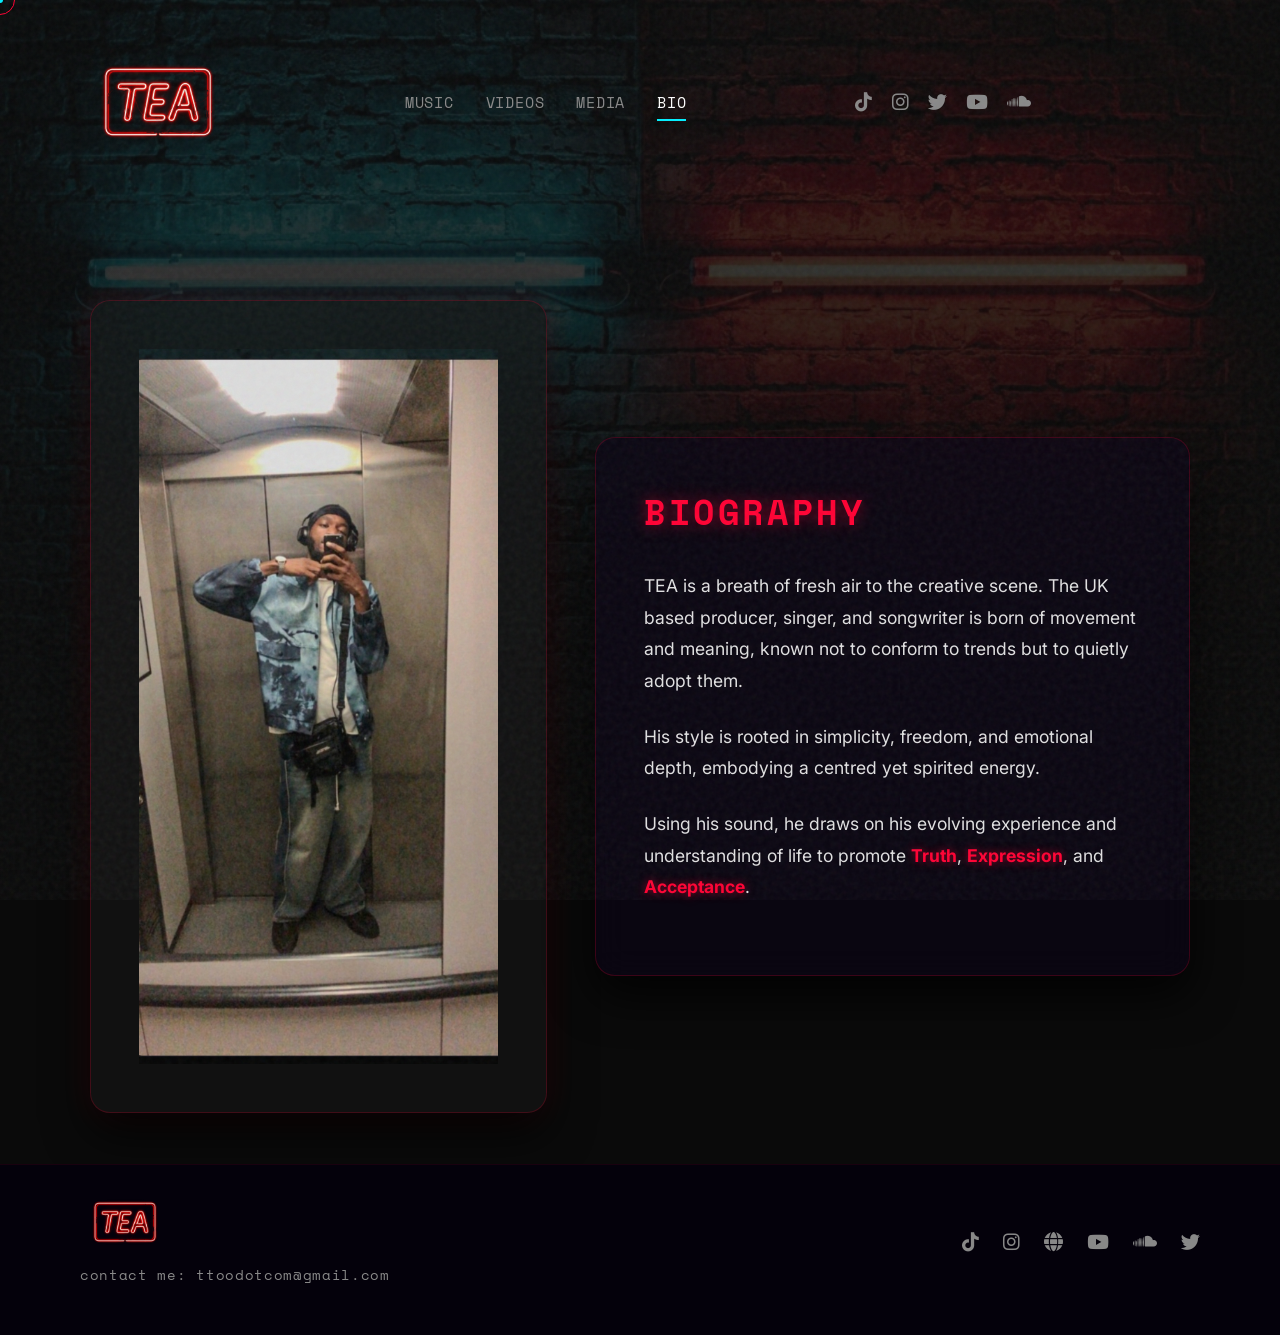
==== commit 3b6ed8bf: "Update Bio page artist portrait to new full-body elevator photo v34000" ====
--- a/bio.html
+++ b/bio.html
@@ -27,7 +27,7 @@
   <link rel="stylesheet" href="https://cdnjs.cloudflare.com/ajax/libs/font-awesome/6.4.0/css/all.min.css">
   
   <!-- Stylesheets -->
-  <link rel="stylesheet" href="style.css?v=33000">
+  <link rel="stylesheet" href="style.css?v=34000">
 </head>
 <body>
   <div id="site-loader" class="active">
@@ -96,7 +96,7 @@
     <div class="container">
       <div class="bio-grid">
         <div class="bio-image-wrapper glass-card">
-          <img src="assets/artist_photo_1.jpg?v=33000" alt="TEA Official Portrait" class="bio-img">
+          <img src="assets/bio_artist_photo.jpg?v=34000" alt="TEA Official Portrait" class="bio-img">
         </div>
         
         <div class="bio-content glass-card">
@@ -131,6 +131,6 @@
     </div>
   </footer>
 
-  <script src="main.js?v=33000"></script>
+  <script src="main.js?v=34000"></script>
 </body>
 </html>
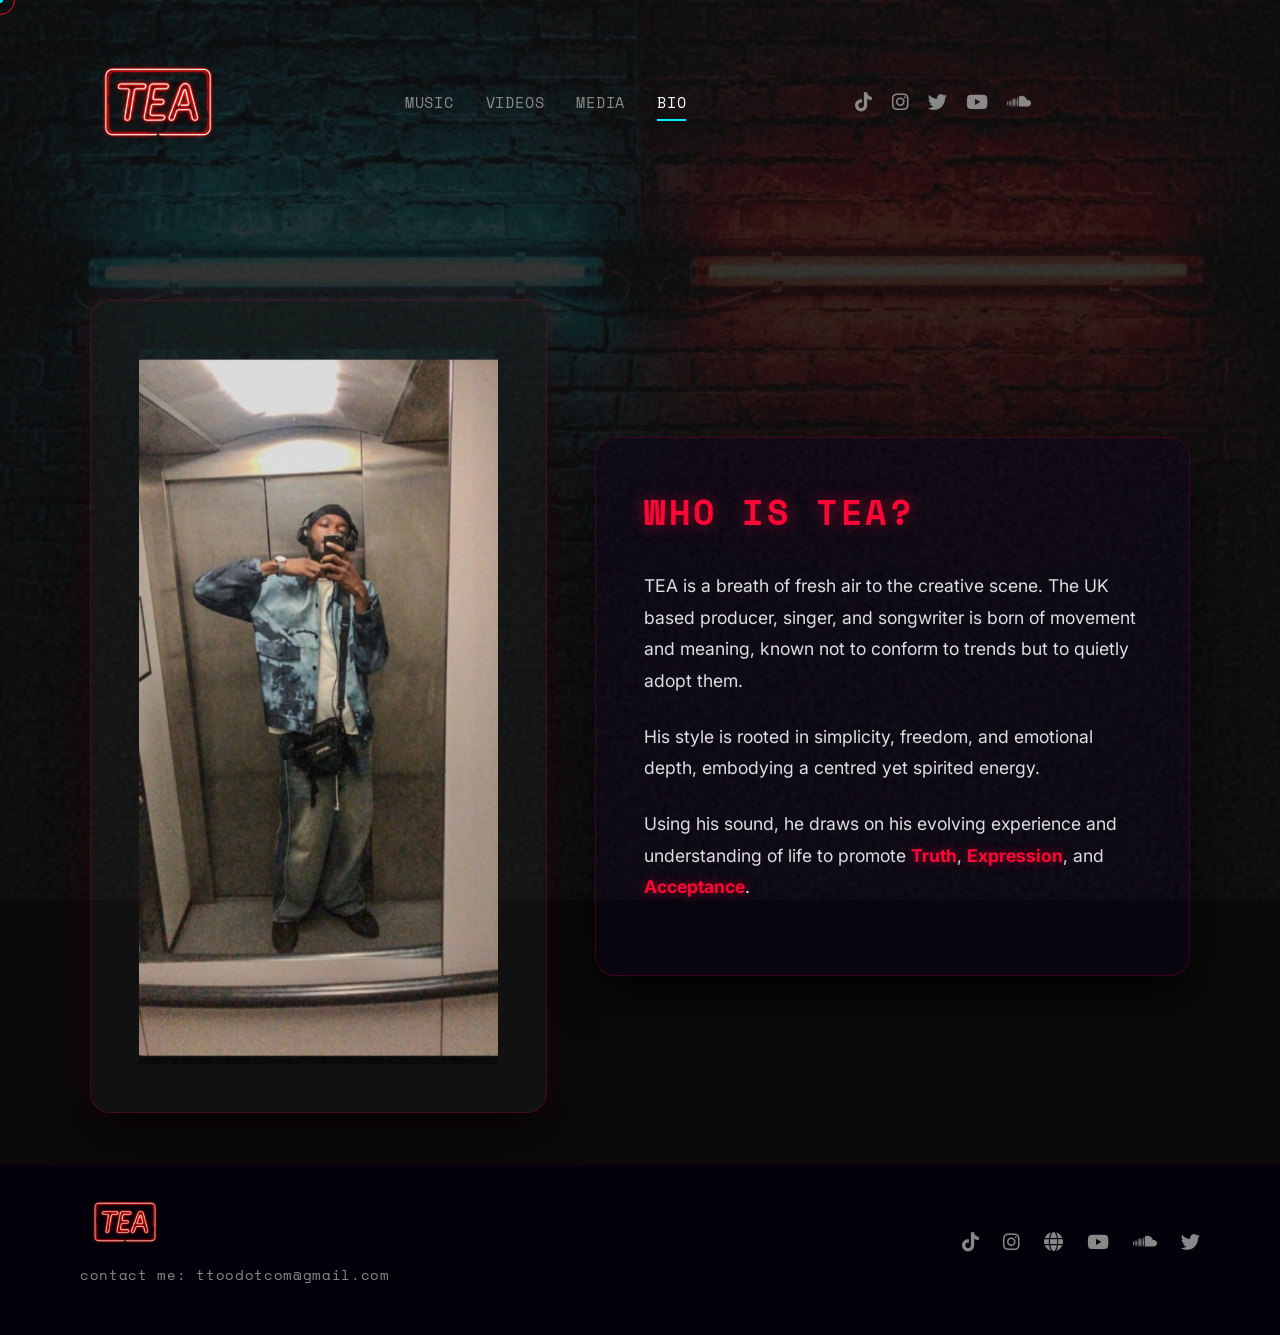
==== commit fead52ca: "Update Bio page title heading to WHO IS TEA? v35000" ====
--- a/bio.html
+++ b/bio.html
@@ -27,7 +27,7 @@
   <link rel="stylesheet" href="https://cdnjs.cloudflare.com/ajax/libs/font-awesome/6.4.0/css/all.min.css">
   
   <!-- Stylesheets -->
-  <link rel="stylesheet" href="style.css?v=34000">
+  <link rel="stylesheet" href="style.css?v=35000">
 </head>
 <body>
   <div id="site-loader" class="active">
@@ -100,7 +100,7 @@
         </div>
         
         <div class="bio-content glass-card">
-          <h1 class="bio-title">BIOGRAPHY</h1>
+          <h1 class="bio-title">WHO IS TEA?</h1>
           <div class="bio-text">
             <p>TEA is a breath of fresh air to the creative scene. The UK based producer, singer, and songwriter is born of movement and meaning, known not to conform to trends but to quietly adopt them.</p>
             <p>His style is rooted in simplicity, freedom, and emotional depth, embodying a centred yet spirited energy.</p>
@@ -131,6 +131,6 @@
     </div>
   </footer>
 
-  <script src="main.js?v=34000"></script>
+  <script src="main.js?v=35000"></script>
 </body>
 </html>
